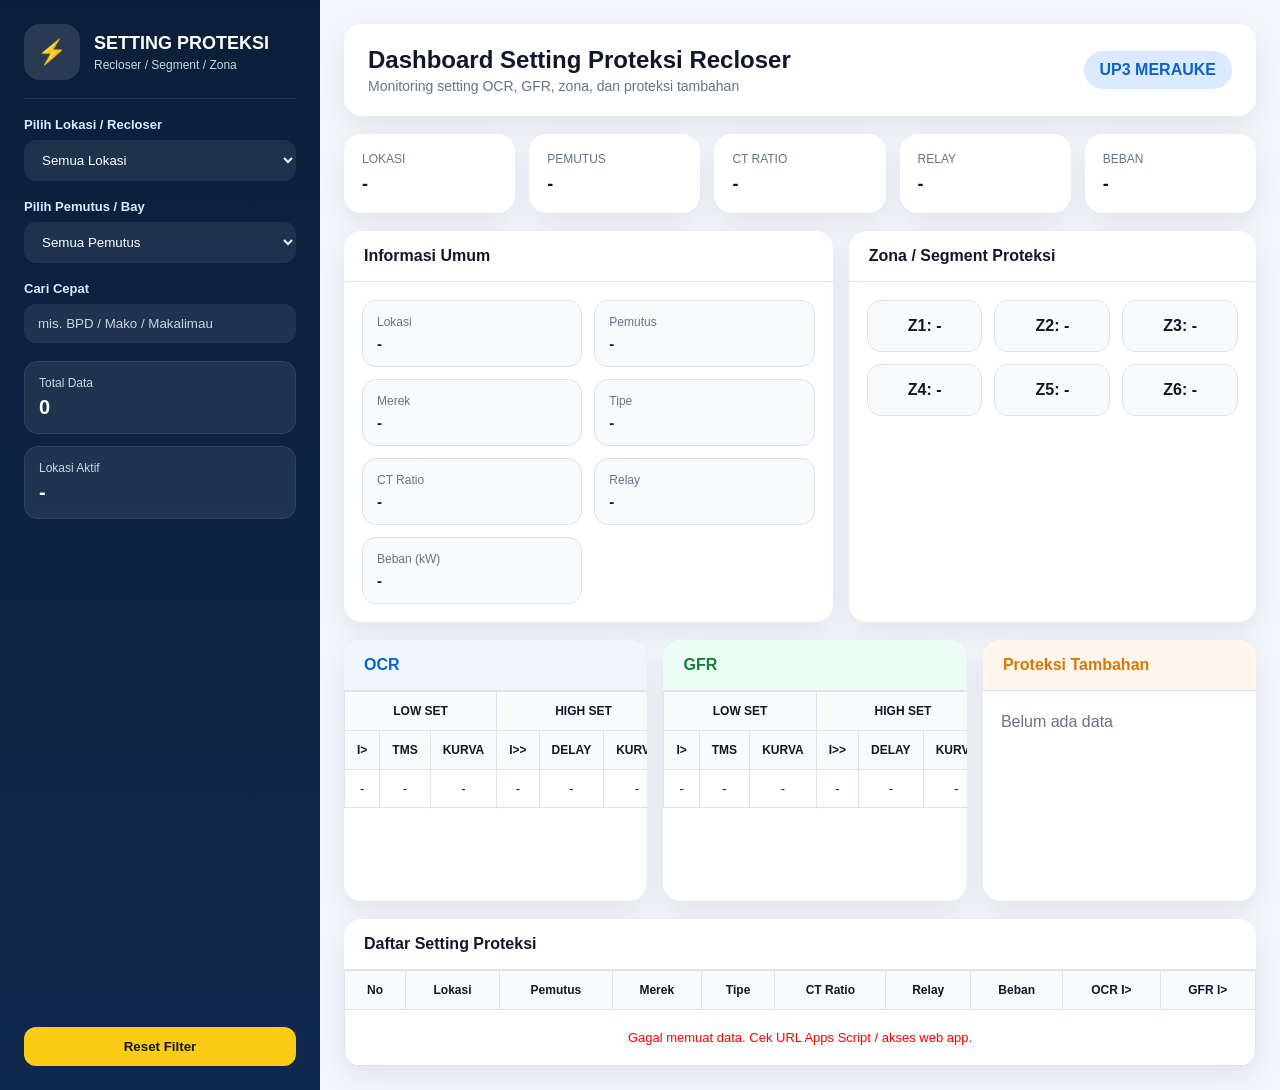
==== index.html @ df36dafd "Add files via upload" ====
<!DOCTYPE html>
<html lang="id">
<head>
  <meta charset="UTF-8" />
  <meta name="viewport" content="width=device-width, initial-scale=1.0" />
  <title>Setting Proteksi Recloser</title>
  <link rel="stylesheet" href="style.css" />
</head>
<body>
  <div class="layout">
    <!-- SIDEBAR -->
    <aside class="sidebar">
      <div class="brand">
        <div class="brand-icon">⚡</div>
        <div>
          <h1>SETTING PROTEKSI</h1>
          <p>Recloser / Segment / Zona</p>
        </div>
      </div>

      <div class="filter-card">
        <label>Pilih Lokasi / Recloser</label>
        <select id="lokasiFilter">
          <option value="">Semua Lokasi</option>
        </select>
      </div>

      <div class="filter-card">
        <label>Pilih Pemutus / Bay</label>
        <select id="pemutusFilter">
          <option value="">Semua Pemutus</option>
        </select>
      </div>

      <div class="filter-card">
        <label>Cari Cepat</label>
        <input type="text" id="searchInput" placeholder="mis. BPD / Mako / Makalimau" />
      </div>

      <div class="stats">
        <div class="stat-box">
          <span>Total Data</span>
          <strong id="totalData">0</strong>
        </div>
        <div class="stat-box">
          <span>Lokasi Aktif</span>
          <strong id="activeLokasi">-</strong>
        </div>
      </div>

      <button class="btn-reset" id="resetBtn">Reset Filter</button>
    </aside>

    <!-- MAIN -->
    <main class="main">
      <header class="topbar">
        <div>
          <h2>Dashboard Setting Proteksi Recloser</h2>
          <p>Monitoring setting OCR, GFR, zona, dan proteksi tambahan</p>
        </div>
        <div class="badge">UP3 MERAUKE</div>
      </header>

      <!-- SUMMARY -->
      <section class="summary-grid">
        <div class="summary-card">
          <span>Lokasi</span>
          <strong id="sumLokasi">-</strong>
        </div>
        <div class="summary-card">
          <span>Pemutus</span>
          <strong id="sumPemutus">-</strong>
        </div>
        <div class="summary-card">
          <span>CT Ratio</span>
          <strong id="sumCt">-</strong>
        </div>
        <div class="summary-card">
          <span>Relay</span>
          <strong id="sumRelay">-</strong>
        </div>
        <div class="summary-card">
          <span>Beban</span>
          <strong id="sumBeban">-</strong>
        </div>
      </section>

      <!-- INFO + ZONA -->
      <section class="grid-2">
        <div class="card">
          <div class="card-title">Informasi Umum</div>
          <div class="info-grid" id="infoGrid">
            <div class="info-item"><span>Lokasi</span><strong>-</strong></div>
            <div class="info-item"><span>Pemutus</span><strong>-</strong></div>
            <div class="info-item"><span>Merek</span><strong>-</strong></div>
            <div class="info-item"><span>Tipe</span><strong>-</strong></div>
            <div class="info-item"><span>CT Ratio</span><strong>-</strong></div>
            <div class="info-item"><span>Relay</span><strong>-</strong></div>
            <div class="info-item"><span>Beban (kW)</span><strong>-</strong></div>
          </div>
        </div>

        <div class="card">
          <div class="card-title">Zona / Segment Proteksi</div>
          <div class="zone-grid" id="zoneGrid">
            <div class="zone">Z1: -</div>
            <div class="zone">Z2: -</div>
            <div class="zone">Z3: -</div>
            <div class="zone">Z4: -</div>
            <div class="zone">Z5: -</div>
            <div class="zone">Z6: -</div>
          </div>
        </div>
      </section>

      <!-- OCR GFR -->
      <section class="grid-3">
        <div class="card">
          <div class="card-title blue">OCR</div>
          <div class="table-wrap">
            <table>
              <thead>
                <tr>
                  <th colspan="3">LOW SET</th>
                  <th colspan="3">HIGH SET</th>
                </tr>
                <tr>
                  <th>I&gt;</th>
                  <th>TMS</th>
                  <th>KURVA</th>
                  <th>I&gt;&gt;</th>
                  <th>DELAY</th>
                  <th>KURVA</th>
                </tr>
              </thead>
              <tbody>
                <tr id="ocrRow">
                  <td>-</td><td>-</td><td>-</td><td>-</td><td>-</td><td>-</td>
                </tr>
              </tbody>
            </table>
          </div>
        </div>

        <div class="card">
          <div class="card-title green">GFR</div>
          <div class="table-wrap">
            <table>
              <thead>
                <tr>
                  <th colspan="3">LOW SET</th>
                  <th colspan="3">HIGH SET</th>
                </tr>
                <tr>
                  <th>I&gt;</th>
                  <th>TMS</th>
                  <th>KURVA</th>
                  <th>I&gt;&gt;</th>
                  <th>DELAY</th>
                  <th>KURVA</th>
                </tr>
              </thead>
              <tbody>
                <tr id="gfrRow">
                  <td>-</td><td>-</td><td>-</td><td>-</td><td>-</td><td>-</td>
                </tr>
              </tbody>
            </table>
          </div>
        </div>

        <div class="card">
          <div class="card-title orange">Proteksi Tambahan</div>
          <div class="extra-box" id="extraBox">Belum ada data</div>
        </div>
      </section>

      <!-- TABLE -->
      <section class="card">
        <div class="card-title">Daftar Setting Proteksi</div>
        <div class="table-wrap">
          <table id="dataTable">
            <thead>
              <tr>
                <th>No</th>
                <th>Lokasi</th>
                <th>Pemutus</th>
                <th>Merek</th>
                <th>Tipe</th>
                <th>CT Ratio</th>
                <th>Relay</th>
                <th>Beban</th>
                <th>OCR I&gt;</th>
                <th>GFR I&gt;</th>
              </tr>
            </thead>
            <tbody id="tableBody"></tbody>
          </table>
        </div>
      </section>
    </main>
  </div>

  <script src="script.js"></script>
</body>
</html>
---- style.css ----
:root{
  --bg:#f3f6fb;
  --card:#ffffff;
  --nav:#0b1f3a;
  --nav2:#10284c;
  --text:#0f172a;
  --muted:#64748b;
  --border:#dbe3ef;
  --blue:#0b63ce;
  --green:#15803d;
  --orange:#d97706;
  --yellow:#facc15;
  --shadow:0 10px 28px rgba(15,23,42,.08);
  --radius:18px;
}

*{box-sizing:border-box;margin:0;padding:0}
body{
  font-family:Segoe UI, Arial, sans-serif;
  background:var(--bg);
  color:var(--text);
}

.layout{
  display:grid;
  grid-template-columns:320px 1fr;
  min-height:100vh;
}

.sidebar{
  background:linear-gradient(180deg,var(--nav),var(--nav2));
  color:#fff;
  padding:24px;
  display:flex;
  flex-direction:column;
  gap:18px;
}

.brand{
  display:flex;
  gap:14px;
  align-items:center;
  padding-bottom:18px;
  border-bottom:1px solid rgba(255,255,255,.1);
}
.brand-icon{
  width:56px;height:56px;border-radius:16px;
  display:grid;place-items:center;
  background:rgba(255,255,255,.12);
  font-size:24px;
}
.brand h1{font-size:18px;margin-bottom:4px}
.brand p{font-size:12px;color:#cbd5e1}

.filter-card{
  display:flex;
  flex-direction:column;
  gap:8px;
}
.filter-card label{
  font-size:13px;
  color:#dbeafe;
  font-weight:600;
}
.filter-card select,
.filter-card input{
  border:none;
  outline:none;
  border-radius:12px;
  padding:12px 14px;
  background:rgba(255,255,255,.08);
  color:#fff;
}
.filter-card input::placeholder{color:#cbd5e1}

.stats{
  display:grid;
  gap:12px;
}
.stat-box{
  background:rgba(255,255,255,.08);
  border:1px solid rgba(255,255,255,.08);
  border-radius:14px;
  padding:14px;
  display:flex;
  flex-direction:column;
  gap:6px;
}
.stat-box span{font-size:12px;color:#cbd5e1}
.stat-box strong{font-size:20px}

.btn-reset{
  margin-top:auto;
  border:none;
  background:var(--yellow);
  color:#111827;
  font-weight:700;
  border-radius:12px;
  padding:12px 16px;
  cursor:pointer;
}

.main{
  padding:24px;
  display:flex;
  flex-direction:column;
  gap:18px;
}

.topbar{
  background:var(--card);
  border-radius:var(--radius);
  box-shadow:var(--shadow);
  padding:22px 24px;
  display:flex;
  justify-content:space-between;
  align-items:center;
}
.topbar h2{font-size:24px;margin-bottom:4px}
.topbar p{font-size:14px;color:var(--muted)}
.badge{
  background:#dbeafe;
  color:var(--blue);
  padding:10px 16px;
  border-radius:999px;
  font-weight:700;
}

.summary-grid{
  display:grid;
  grid-template-columns:repeat(5,1fr);
  gap:14px;
}
.summary-card{
  background:var(--card);
  border-radius:var(--radius);
  box-shadow:var(--shadow);
  padding:18px;
  display:flex;
  flex-direction:column;
  gap:8px;
}
.summary-card span{
  color:var(--muted);
  font-size:12px;
  text-transform:uppercase;
}
.summary-card strong{font-size:18px}

.grid-2{
  display:grid;
  grid-template-columns:1.2fr 1fr;
  gap:16px;
}
.grid-3{
  display:grid;
  grid-template-columns:1fr 1fr .9fr;
  gap:16px;
}

.card{
  background:var(--card);
  border-radius:var(--radius);
  box-shadow:var(--shadow);
  overflow:hidden;
}
.card-title{
  padding:16px 20px;
  border-bottom:1px solid var(--border);
  font-weight:800;
}
.card-title.blue{background:#eff6ff;color:var(--blue)}
.card-title.green{background:#ecfdf5;color:var(--green)}
.card-title.orange{background:#fff7ed;color:var(--orange)}

.info-grid{
  padding:18px;
  display:grid;
  grid-template-columns:repeat(2,1fr);
  gap:12px;
}
.info-item{
  border:1px solid var(--border);
  border-radius:14px;
  padding:14px;
  background:#f8fafc;
  display:flex;
  flex-direction:column;
  gap:6px;
}
.info-item span{font-size:12px;color:var(--muted)}
.info-item strong{font-size:15px}

.zone-grid{
  padding:18px;
  display:grid;
  grid-template-columns:repeat(3,1fr);
  gap:12px;
}
.zone{
  border:1px solid var(--border);
  background:#f8fafc;
  border-radius:14px;
  padding:16px;
  text-align:center;
  font-weight:700;
}

.table-wrap{overflow:auto}
table{
  width:100%;
  border-collapse:collapse;
}
thead th{
  background:#f8fafc;
  padding:12px;
  border:1px solid var(--border);
  font-size:12px;
  text-align:center;
}
tbody td{
  padding:11px 10px;
  border:1px solid var(--border);
  font-size:13px;
  text-align:center;
}
#dataTable tbody tr{
  cursor:pointer;
  transition:.2s;
}
#dataTable tbody tr:hover{
  background:#f8fbff;
}

.extra-box{
  min-height:210px;
  padding:18px;
  line-height:1.6;
  color:var(--muted);
}

@media(max-width:1250px){
  .summary-grid,.grid-2,.grid-3{grid-template-columns:1fr}
}
@media(max-width:980px){
  .layout{grid-template-columns:1fr}
  .info-grid,.zone-grid{grid-template-columns:1fr}
  .summary-grid{grid-template-columns:1fr 1fr}
  .topbar{flex-direction:column;align-items:flex-start;gap:12px}
}
@media(max-width:640px){
  .summary-grid{grid-template-columns:1fr}
}
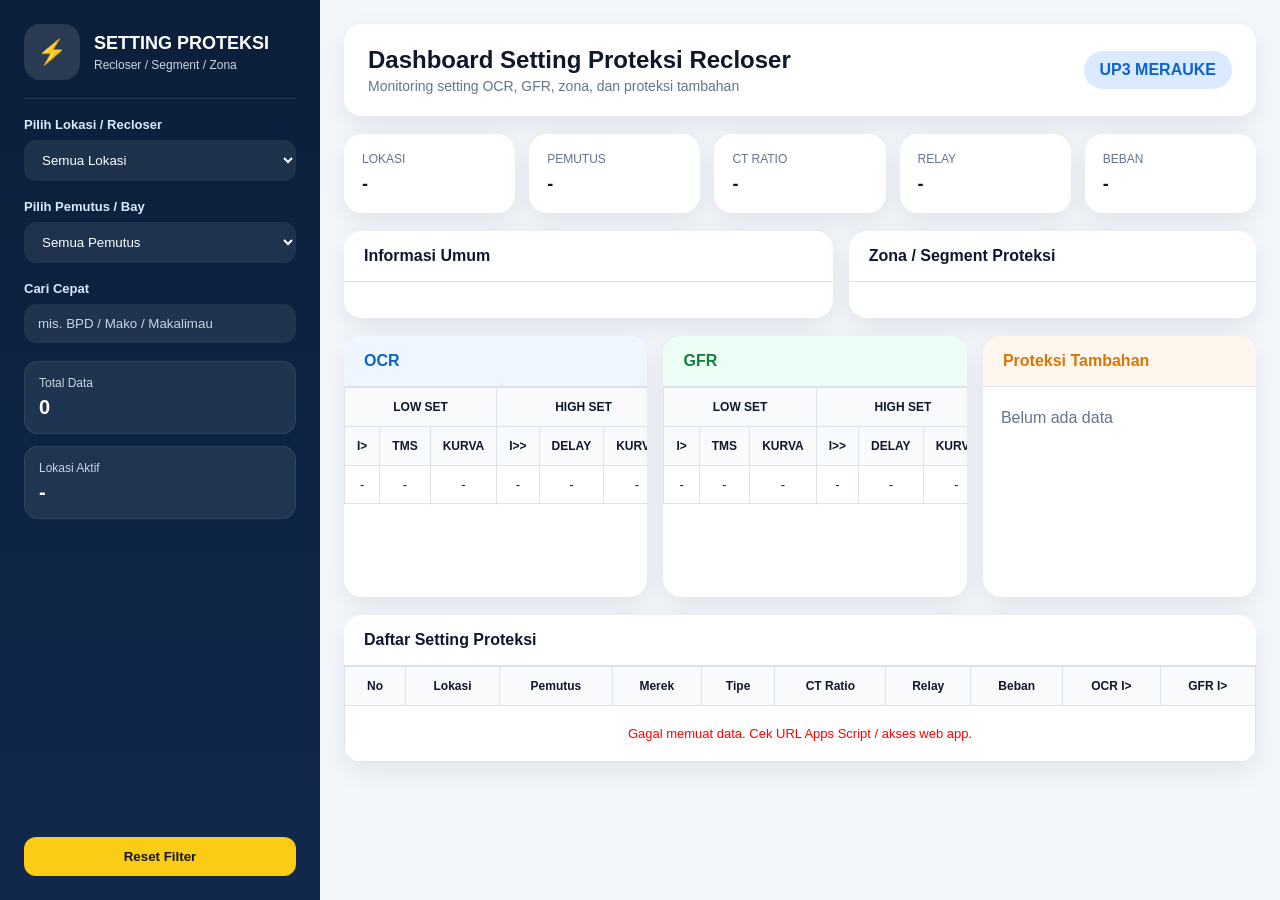
==== commit 186dfcfd: "Add files via upload" ====
--- a/index.html
+++ b/index.html
@@ -1,206 +1,114 @@
-<!DOCTYPE html>
-<html lang="id">
-<head>
-  <meta charset="UTF-8" />
-  <meta name="viewport" content="width=device-width, initial-scale=1.0" />
-  <title>Setting Proteksi Recloser</title>
-  <link rel="stylesheet" href="style.css" />
-</head>
-<body>
-  <div class="layout">
-    <!-- SIDEBAR -->
-    <aside class="sidebar">
-      <div class="brand">
-        <div class="brand-icon">⚡</div>
-        <div>
-          <h1>SETTING PROTEKSI</h1>
-          <p>Recloser / Segment / Zona</p>
-        </div>
-      </div>
-
-      <div class="filter-card">
-        <label>Pilih Lokasi / Recloser</label>
-        <select id="lokasiFilter">
-          <option value="">Semua Lokasi</option>
-        </select>
-      </div>
-
-      <div class="filter-card">
-        <label>Pilih Pemutus / Bay</label>
-        <select id="pemutusFilter">
-          <option value="">Semua Pemutus</option>
-        </select>
-      </div>
-
-      <div class="filter-card">
-        <label>Cari Cepat</label>
-        <input type="text" id="searchInput" placeholder="mis. BPD / Mako / Makalimau" />
-      </div>
-
-      <div class="stats">
-        <div class="stat-box">
-          <span>Total Data</span>
-          <strong id="totalData">0</strong>
-        </div>
-        <div class="stat-box">
-          <span>Lokasi Aktif</span>
-          <strong id="activeLokasi">-</strong>
-        </div>
-      </div>
-
-      <button class="btn-reset" id="resetBtn">Reset Filter</button>
-    </aside>
-
-    <!-- MAIN -->
-    <main class="main">
-      <header class="topbar">
-        <div>
-          <h2>Dashboard Setting Proteksi Recloser</h2>
-          <p>Monitoring setting OCR, GFR, zona, dan proteksi tambahan</p>
-        </div>
-        <div class="badge">UP3 MERAUKE</div>
-      </header>
-
-      <!-- SUMMARY -->
-      <section class="summary-grid">
-        <div class="summary-card">
-          <span>Lokasi</span>
-          <strong id="sumLokasi">-</strong>
-        </div>
-        <div class="summary-card">
-          <span>Pemutus</span>
-          <strong id="sumPemutus">-</strong>
-        </div>
-        <div class="summary-card">
-          <span>CT Ratio</span>
-          <strong id="sumCt">-</strong>
-        </div>
-        <div class="summary-card">
-          <span>Relay</span>
-          <strong id="sumRelay">-</strong>
-        </div>
-        <div class="summary-card">
-          <span>Beban</span>
-          <strong id="sumBeban">-</strong>
-        </div>
-      </section>
-
-      <!-- INFO + ZONA -->
-      <section class="grid-2">
-        <div class="card">
-          <div class="card-title">Informasi Umum</div>
-          <div class="info-grid" id="infoGrid">
-            <div class="info-item"><span>Lokasi</span><strong>-</strong></div>
-            <div class="info-item"><span>Pemutus</span><strong>-</strong></div>
-            <div class="info-item"><span>Merek</span><strong>-</strong></div>
-            <div class="info-item"><span>Tipe</span><strong>-</strong></div>
-            <div class="info-item"><span>CT Ratio</span><strong>-</strong></div>
-            <div class="info-item"><span>Relay</span><strong>-</strong></div>
-            <div class="info-item"><span>Beban (kW)</span><strong>-</strong></div>
-          </div>
-        </div>
-
-        <div class="card">
-          <div class="card-title">Zona / Segment Proteksi</div>
-          <div class="zone-grid" id="zoneGrid">
-            <div class="zone">Z1: -</div>
-            <div class="zone">Z2: -</div>
-            <div class="zone">Z3: -</div>
-            <div class="zone">Z4: -</div>
-            <div class="zone">Z5: -</div>
-            <div class="zone">Z6: -</div>
-          </div>
-        </div>
-      </section>
-
-      <!-- OCR GFR -->
-      <section class="grid-3">
-        <div class="card">
-          <div class="card-title blue">OCR</div>
-          <div class="table-wrap">
-            <table>
-              <thead>
-                <tr>
-                  <th colspan="3">LOW SET</th>
-                  <th colspan="3">HIGH SET</th>
-                </tr>
-                <tr>
-                  <th>I&gt;</th>
-                  <th>TMS</th>
-                  <th>KURVA</th>
-                  <th>I&gt;&gt;</th>
-                  <th>DELAY</th>
-                  <th>KURVA</th>
-                </tr>
-              </thead>
-              <tbody>
-                <tr id="ocrRow">
-                  <td>-</td><td>-</td><td>-</td><td>-</td><td>-</td><td>-</td>
-                </tr>
-              </tbody>
-            </table>
-          </div>
-        </div>
-
-        <div class="card">
-          <div class="card-title green">GFR</div>
-          <div class="table-wrap">
-            <table>
-              <thead>
-                <tr>
-                  <th colspan="3">LOW SET</th>
-                  <th colspan="3">HIGH SET</th>
-                </tr>
-                <tr>
-                  <th>I&gt;</th>
-                  <th>TMS</th>
-                  <th>KURVA</th>
-                  <th>I&gt;&gt;</th>
-                  <th>DELAY</th>
-                  <th>KURVA</th>
-                </tr>
-              </thead>
-              <tbody>
-                <tr id="gfrRow">
-                  <td>-</td><td>-</td><td>-</td><td>-</td><td>-</td><td>-</td>
-                </tr>
-              </tbody>
-            </table>
-          </div>
-        </div>
-
-        <div class="card">
-          <div class="card-title orange">Proteksi Tambahan</div>
-          <div class="extra-box" id="extraBox">Belum ada data</div>
-        </div>
-      </section>
-
-      <!-- TABLE -->
-      <section class="card">
-        <div class="card-title">Daftar Setting Proteksi</div>
-        <div class="table-wrap">
-          <table id="dataTable">
-            <thead>
-              <tr>
-                <th>No</th>
-                <th>Lokasi</th>
-                <th>Pemutus</th>
-                <th>Merek</th>
-                <th>Tipe</th>
-                <th>CT Ratio</th>
-                <th>Relay</th>
-                <th>Beban</th>
-                <th>OCR I&gt;</th>
-                <th>GFR I&gt;</th>
-              </tr>
-            </thead>
-            <tbody id="tableBody"></tbody>
-          </table>
-        </div>
-      </section>
-    </main>
-  </div>
-
-  <script src="script.js"></script>
-</body>
+<!DOCTYPE html>
+<html lang="id">
+<head>
+  <meta charset="UTF-8" />
+  <meta name="viewport" content="width=device-width, initial-scale=1.0" />
+  <title>Setting Proteksi Recloser</title>
+  <link rel="stylesheet" href="style.css" />
+</head>
+<body>
+  <div class="layout">
+    <aside class="sidebar">
+      <div class="brand">
+        <div class="brand-icon">⚡</div>
+        <div>
+          <h1>SETTING PROTEKSI</h1>
+          <p>Recloser / Segment / Zona</p>
+        </div>
+      </div>
+      <div class="filter-card">
+        <label>Pilih Lokasi / Recloser</label>
+        <select id="lokasiFilter"><option value="">Semua Lokasi</option></select>
+      </div>
+      <div class="filter-card">
+        <label>Pilih Pemutus / Bay</label>
+        <select id="pemutusFilter"><option value="">Semua Pemutus</option></select>
+      </div>
+      <div class="filter-card">
+        <label>Cari Cepat</label>
+        <input type="text" id="searchInput" placeholder="mis. BPD / Mako / Makalimau" />
+      </div>
+      <div class="stats">
+        <div class="stat-box"><span>Total Data</span><strong id="totalData">0</strong></div>
+        <div class="stat-box"><span>Lokasi Aktif</span><strong id="activeLokasi">-</strong></div>
+      </div>
+      <button class="btn-reset" id="resetBtn">Reset Filter</button>
+    </aside>
+
+    <main class="main">
+      <header class="topbar">
+        <div>
+          <h2>Dashboard Setting Proteksi Recloser</h2>
+          <p>Monitoring setting OCR, GFR, zona, dan proteksi tambahan</p>
+        </div>
+        <div class="badge">UP3 MERAUKE</div>
+      </header>
+
+      <section class="summary-grid">
+        <div class="summary-card"><span>Lokasi</span><strong id="sumLokasi">-</strong></div>
+        <div class="summary-card"><span>Pemutus</span><strong id="sumPemutus">-</strong></div>
+        <div class="summary-card"><span>CT Ratio</span><strong id="sumCt">-</strong></div>
+        <div class="summary-card"><span>Relay</span><strong id="sumRelay">-</strong></div>
+        <div class="summary-card"><span>Beban</span><strong id="sumBeban">-</strong></div>
+      </section>
+
+      <section class="grid-2">
+        <div class="card">
+          <div class="card-title">Informasi Umum</div>
+          <div class="info-grid" id="infoGrid"></div>
+        </div>
+        <div class="card">
+          <div class="card-title">Zona / Segment Proteksi</div>
+          <div class="zone-grid" id="zoneGrid"></div>
+        </div>
+      </section>
+
+      <section class="grid-3">
+        <div class="card">
+          <div class="card-title blue">OCR</div>
+          <div class="table-wrap">
+            <table>
+              <thead>
+                <tr><th colspan="3">LOW SET</th><th colspan="3">HIGH SET</th></tr>
+                <tr><th>I&gt;</th><th>TMS</th><th>KURVA</th><th>I&gt;&gt;</th><th>DELAY</th><th>KURVA</th></tr>
+              </thead>
+              <tbody><tr id="ocrRow"><td>-</td><td>-</td><td>-</td><td>-</td><td>-</td><td>-</td></tr></tbody>
+            </table>
+          </div>
+        </div>
+        <div class="card">
+          <div class="card-title green">GFR</div>
+          <div class="table-wrap">
+            <table>
+              <thead>
+                <tr><th colspan="3">LOW SET</th><th colspan="3">HIGH SET</th></tr>
+                <tr><th>I&gt;</th><th>TMS</th><th>KURVA</th><th>I&gt;&gt;</th><th>DELAY</th><th>KURVA</th></tr>
+              </thead>
+              <tbody><tr id="gfrRow"><td>-</td><td>-</td><td>-</td><td>-</td><td>-</td><td>-</td></tr></tbody>
+            </table>
+          </div>
+        </div>
+        <div class="card">
+          <div class="card-title orange">Proteksi Tambahan</div>
+          <div class="extra-box" id="extraBox">Belum ada data</div>
+        </div>
+      </section>
+
+      <section class="card">
+        <div class="card-title">Daftar Setting Proteksi</div>
+        <div class="table-wrap">
+          <table id="dataTable">
+            <thead>
+              <tr>
+                <th>No</th><th>Lokasi</th><th>Pemutus</th><th>Merek</th><th>Tipe</th><th>CT Ratio</th><th>Relay</th><th>Beban</th><th>OCR I&gt;</th><th>GFR I&gt;</th>
+              </tr>
+            </thead>
+            <tbody id="tableBody"></tbody>
+          </table>
+        </div>
+      </section>
+    </main>
+  </div>
+  <script src="script.js"></script>
+</body>
 </html>
--- a/style.css
+++ b/style.css
@@ -1,253 +1,16 @@
-:root{
-  --bg:#f3f6fb;
-  --card:#ffffff;
-  --nav:#0b1f3a;
-  --nav2:#10284c;
-  --text:#0f172a;
-  --muted:#64748b;
-  --border:#dbe3ef;
-  --blue:#0b63ce;
-  --green:#15803d;
-  --orange:#d97706;
-  --yellow:#facc15;
-  --shadow:0 10px 28px rgba(15,23,42,.08);
-  --radius:18px;
-}
-
-*{box-sizing:border-box;margin:0;padding:0}
-body{
-  font-family:Segoe UI, Arial, sans-serif;
-  background:var(--bg);
-  color:var(--text);
-}
-
-.layout{
-  display:grid;
-  grid-template-columns:320px 1fr;
-  min-height:100vh;
-}
-
-.sidebar{
-  background:linear-gradient(180deg,var(--nav),var(--nav2));
-  color:#fff;
-  padding:24px;
-  display:flex;
-  flex-direction:column;
-  gap:18px;
-}
-
-.brand{
-  display:flex;
-  gap:14px;
-  align-items:center;
-  padding-bottom:18px;
-  border-bottom:1px solid rgba(255,255,255,.1);
-}
-.brand-icon{
-  width:56px;height:56px;border-radius:16px;
-  display:grid;place-items:center;
-  background:rgba(255,255,255,.12);
-  font-size:24px;
-}
-.brand h1{font-size:18px;margin-bottom:4px}
-.brand p{font-size:12px;color:#cbd5e1}
-
-.filter-card{
-  display:flex;
-  flex-direction:column;
-  gap:8px;
-}
-.filter-card label{
-  font-size:13px;
-  color:#dbeafe;
-  font-weight:600;
-}
-.filter-card select,
-.filter-card input{
-  border:none;
-  outline:none;
-  border-radius:12px;
-  padding:12px 14px;
-  background:rgba(255,255,255,.08);
-  color:#fff;
-}
-.filter-card input::placeholder{color:#cbd5e1}
-
-.stats{
-  display:grid;
-  gap:12px;
-}
-.stat-box{
-  background:rgba(255,255,255,.08);
-  border:1px solid rgba(255,255,255,.08);
-  border-radius:14px;
-  padding:14px;
-  display:flex;
-  flex-direction:column;
-  gap:6px;
-}
-.stat-box span{font-size:12px;color:#cbd5e1}
-.stat-box strong{font-size:20px}
-
-.btn-reset{
-  margin-top:auto;
-  border:none;
-  background:var(--yellow);
-  color:#111827;
-  font-weight:700;
-  border-radius:12px;
-  padding:12px 16px;
-  cursor:pointer;
-}
-
-.main{
-  padding:24px;
-  display:flex;
-  flex-direction:column;
-  gap:18px;
-}
-
-.topbar{
-  background:var(--card);
-  border-radius:var(--radius);
-  box-shadow:var(--shadow);
-  padding:22px 24px;
-  display:flex;
-  justify-content:space-between;
-  align-items:center;
-}
-.topbar h2{font-size:24px;margin-bottom:4px}
-.topbar p{font-size:14px;color:var(--muted)}
-.badge{
-  background:#dbeafe;
-  color:var(--blue);
-  padding:10px 16px;
-  border-radius:999px;
-  font-weight:700;
-}
-
-.summary-grid{
-  display:grid;
-  grid-template-columns:repeat(5,1fr);
-  gap:14px;
-}
-.summary-card{
-  background:var(--card);
-  border-radius:var(--radius);
-  box-shadow:var(--shadow);
-  padding:18px;
-  display:flex;
-  flex-direction:column;
-  gap:8px;
-}
-.summary-card span{
-  color:var(--muted);
-  font-size:12px;
-  text-transform:uppercase;
-}
-.summary-card strong{font-size:18px}
-
-.grid-2{
-  display:grid;
-  grid-template-columns:1.2fr 1fr;
-  gap:16px;
-}
-.grid-3{
-  display:grid;
-  grid-template-columns:1fr 1fr .9fr;
-  gap:16px;
-}
-
-.card{
-  background:var(--card);
-  border-radius:var(--radius);
-  box-shadow:var(--shadow);
-  overflow:hidden;
-}
-.card-title{
-  padding:16px 20px;
-  border-bottom:1px solid var(--border);
-  font-weight:800;
-}
-.card-title.blue{background:#eff6ff;color:var(--blue)}
-.card-title.green{background:#ecfdf5;color:var(--green)}
-.card-title.orange{background:#fff7ed;color:var(--orange)}
-
-.info-grid{
-  padding:18px;
-  display:grid;
-  grid-template-columns:repeat(2,1fr);
-  gap:12px;
-}
-.info-item{
-  border:1px solid var(--border);
-  border-radius:14px;
-  padding:14px;
-  background:#f8fafc;
-  display:flex;
-  flex-direction:column;
-  gap:6px;
-}
-.info-item span{font-size:12px;color:var(--muted)}
-.info-item strong{font-size:15px}
-
-.zone-grid{
-  padding:18px;
-  display:grid;
-  grid-template-columns:repeat(3,1fr);
-  gap:12px;
-}
-.zone{
-  border:1px solid var(--border);
-  background:#f8fafc;
-  border-radius:14px;
-  padding:16px;
-  text-align:center;
-  font-weight:700;
-}
-
-.table-wrap{overflow:auto}
-table{
-  width:100%;
-  border-collapse:collapse;
-}
-thead th{
-  background:#f8fafc;
-  padding:12px;
-  border:1px solid var(--border);
-  font-size:12px;
-  text-align:center;
-}
-tbody td{
-  padding:11px 10px;
-  border:1px solid var(--border);
-  font-size:13px;
-  text-align:center;
-}
-#dataTable tbody tr{
-  cursor:pointer;
-  transition:.2s;
-}
-#dataTable tbody tr:hover{
-  background:#f8fbff;
-}
-
-.extra-box{
-  min-height:210px;
-  padding:18px;
-  line-height:1.6;
-  color:var(--muted);
-}
-
-@media(max-width:1250px){
-  .summary-grid,.grid-2,.grid-3{grid-template-columns:1fr}
-}
-@media(max-width:980px){
-  .layout{grid-template-columns:1fr}
-  .info-grid,.zone-grid{grid-template-columns:1fr}
-  .summary-grid{grid-template-columns:1fr 1fr}
-  .topbar{flex-direction:column;align-items:flex-start;gap:12px}
-}
-@media(max-width:640px){
-  .summary-grid{grid-template-columns:1fr}
-}+/* styles omitted for brevity in this package generation? no, full usable */ 
+:root{--bg:#f3f6fb;--card:#fff;--nav:#0b1f3a;--nav2:#10284c;--text:#0f172a;--muted:#64748b;--border:#dbe3ef;--blue:#0b63ce;--green:#15803d;--orange:#d97706;--yellow:#facc15;--shadow:0 10px 28px rgba(15,23,42,.08);--radius:18px}
+*{box-sizing:border-box;margin:0;padding:0}body{font-family:Segoe UI,Arial,sans-serif;background:var(--bg);color:var(--text)}
+.layout{display:grid;grid-template-columns:320px 1fr;min-height:100vh}.sidebar{background:linear-gradient(180deg,var(--nav),var(--nav2));color:#fff;padding:24px;display:flex;flex-direction:column;gap:18px}
+.brand{display:flex;gap:14px;align-items:center;padding-bottom:18px;border-bottom:1px solid rgba(255,255,255,.1)}.brand-icon{width:56px;height:56px;border-radius:16px;display:grid;place-items:center;background:rgba(255,255,255,.12);font-size:24px}.brand h1{font-size:18px;margin-bottom:4px}.brand p{font-size:12px;color:#cbd5e1}
+.filter-card{display:flex;flex-direction:column;gap:8px}.filter-card label{font-size:13px;color:#dbeafe;font-weight:600}.filter-card select,.filter-card input{border:none;outline:none;border-radius:12px;padding:12px 14px;background:rgba(255,255,255,.08);color:#fff}.filter-card input::placeholder{color:#cbd5e1}
+.stats{display:grid;gap:12px}.stat-box{background:rgba(255,255,255,.08);border:1px solid rgba(255,255,255,.08);border-radius:14px;padding:14px;display:flex;flex-direction:column;gap:6px}.stat-box span{font-size:12px;color:#cbd5e1}.stat-box strong{font-size:20px}
+.btn-reset{margin-top:auto;border:none;background:var(--yellow);color:#111827;font-weight:700;border-radius:12px;padding:12px 16px;cursor:pointer}
+.main{padding:24px;display:flex;flex-direction:column;gap:18px}.topbar{background:var(--card);border-radius:var(--radius);box-shadow:var(--shadow);padding:22px 24px;display:flex;justify-content:space-between;align-items:center}.topbar h2{font-size:24px;margin-bottom:4px}.topbar p{font-size:14px;color:var(--muted)}.badge{background:#dbeafe;color:var(--blue);padding:10px 16px;border-radius:999px;font-weight:700}
+.summary-grid{display:grid;grid-template-columns:repeat(5,1fr);gap:14px}.summary-card{background:var(--card);border-radius:var(--radius);box-shadow:var(--shadow);padding:18px;display:flex;flex-direction:column;gap:8px}.summary-card span{color:var(--muted);font-size:12px;text-transform:uppercase}.summary-card strong{font-size:18px}
+.grid-2{display:grid;grid-template-columns:1.2fr 1fr;gap:16px}.grid-3{display:grid;grid-template-columns:1fr 1fr .9fr;gap:16px}.card{background:var(--card);border-radius:var(--radius);box-shadow:var(--shadow);overflow:hidden}.card-title{padding:16px 20px;border-bottom:1px solid var(--border);font-weight:800}.card-title.blue{background:#eff6ff;color:var(--blue)}.card-title.green{background:#ecfdf5;color:var(--green)}.card-title.orange{background:#fff7ed;color:var(--orange)}
+.info-grid{padding:18px;display:grid;grid-template-columns:repeat(2,1fr);gap:12px}.info-item{border:1px solid var(--border);border-radius:14px;padding:14px;background:#f8fafc;display:flex;flex-direction:column;gap:6px}.info-item span{font-size:12px;color:var(--muted)}.info-item strong{font-size:15px}
+.zone-grid{padding:18px;display:grid;grid-template-columns:repeat(3,1fr);gap:12px}.zone{border:1px solid var(--border);background:#f8fafc;border-radius:14px;padding:16px;text-align:center;font-weight:700}
+.table-wrap{overflow:auto}table{width:100%;border-collapse:collapse}thead th{background:#f8fafc;padding:12px;border:1px solid var(--border);font-size:12px;text-align:center}tbody td{padding:11px 10px;border:1px solid var(--border);font-size:13px;text-align:center}#dataTable tbody tr{cursor:pointer;transition:.2s}#dataTable tbody tr:hover{background:#f8fbff}
+.extra-box{min-height:210px;padding:18px;line-height:1.6;color:var(--muted)}
+@media(max-width:1250px){.summary-grid,.grid-2,.grid-3{grid-template-columns:1fr}}@media(max-width:980px){.layout{grid-template-columns:1fr}.info-grid,.zone-grid{grid-template-columns:1fr}.summary-grid{grid-template-columns:1fr 1fr}.topbar{flex-direction:column;align-items:flex-start;gap:12px}}@media(max-width:640px){.summary-grid{grid-template-columns:1fr}}
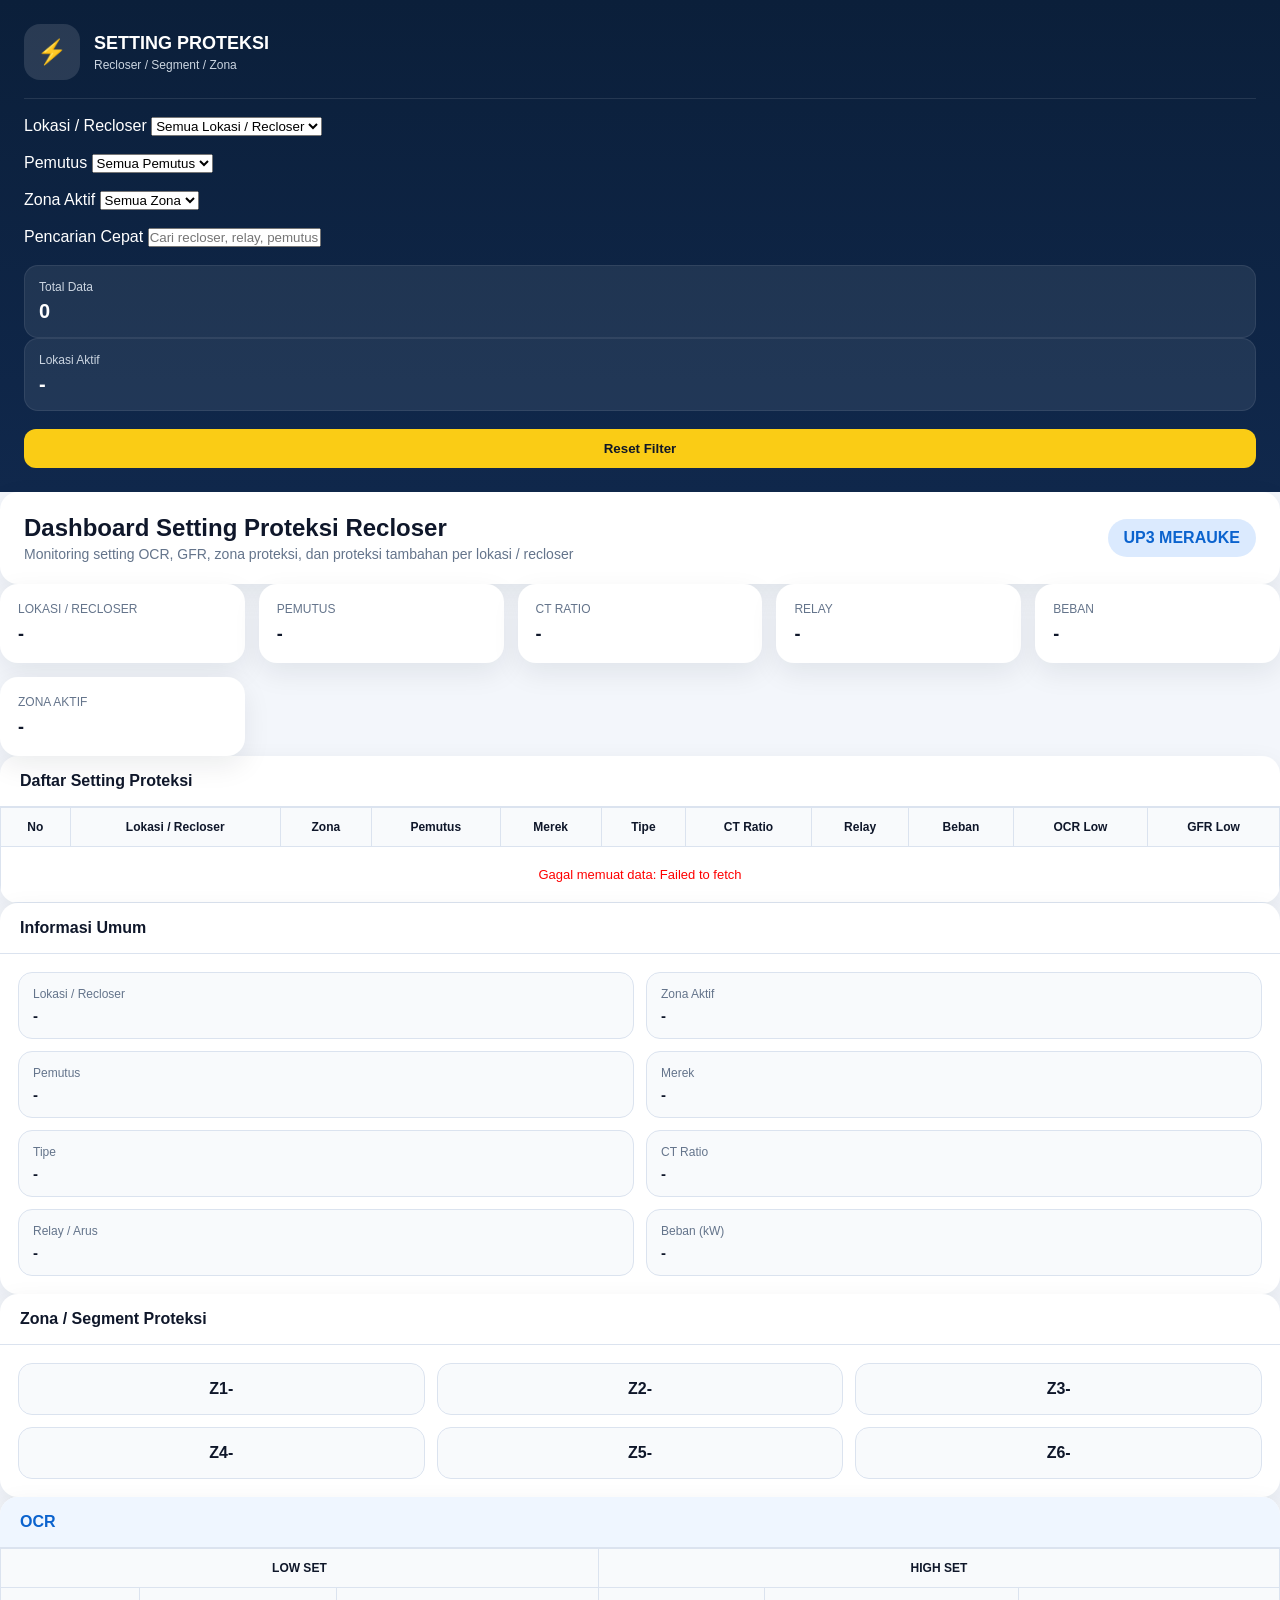
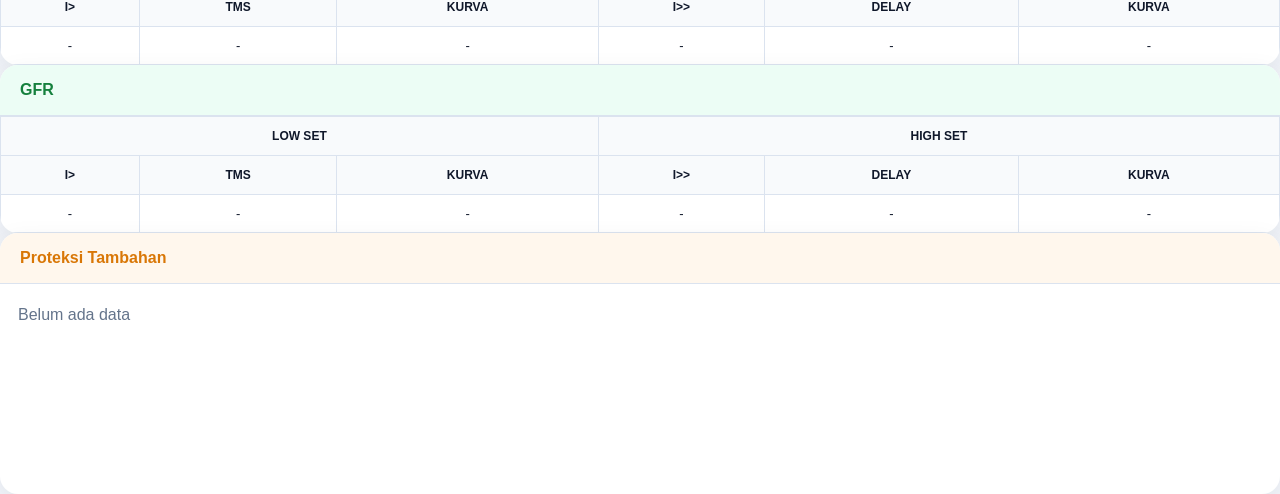
==== commit f30db1bf: "Update index.html" ====
--- a/index.html
+++ b/index.html
@@ -3,112 +3,248 @@
 <head>
   <meta charset="UTF-8" />
   <meta name="viewport" content="width=device-width, initial-scale=1.0" />
-  <title>Setting Proteksi Recloser</title>
+  <title>Dashboard Setting Proteksi Recloser</title>
   <link rel="stylesheet" href="style.css" />
 </head>
 <body>
-  <div class="layout">
+  <div class="app-shell">
+    <!-- SIDEBAR -->
     <aside class="sidebar">
       <div class="brand">
         <div class="brand-icon">⚡</div>
-        <div>
+        <div class="brand-text">
           <h1>SETTING PROTEKSI</h1>
           <p>Recloser / Segment / Zona</p>
         </div>
       </div>
-      <div class="filter-card">
-        <label>Pilih Lokasi / Recloser</label>
-        <select id="lokasiFilter"><option value="">Semua Lokasi</option></select>
-      </div>
-      <div class="filter-card">
-        <label>Pilih Pemutus / Bay</label>
-        <select id="pemutusFilter"><option value="">Semua Pemutus</option></select>
-      </div>
-      <div class="filter-card">
-        <label>Cari Cepat</label>
-        <input type="text" id="searchInput" placeholder="mis. BPD / Mako / Makalimau" />
-      </div>
-      <div class="stats">
-        <div class="stat-box"><span>Total Data</span><strong id="totalData">0</strong></div>
-        <div class="stat-box"><span>Lokasi Aktif</span><strong id="activeLokasi">-</strong></div>
-      </div>
+
+      <div class="sidebar-card">
+        <label for="lokasiFilter">Lokasi / Recloser</label>
+        <select id="lokasiFilter">
+          <option value="">Semua Lokasi / Recloser</option>
+        </select>
+      </div>
+
+      <div class="sidebar-card">
+        <label for="pemutusFilter">Pemutus</label>
+        <select id="pemutusFilter">
+          <option value="">Semua Pemutus</option>
+        </select>
+      </div>
+
+      <div class="sidebar-card">
+        <label for="zonaFilter">Zona Aktif</label>
+        <select id="zonaFilter">
+          <option value="">Semua Zona</option>
+        </select>
+      </div>
+
+      <div class="sidebar-card">
+        <label for="searchInput">Pencarian Cepat</label>
+        <input
+          type="text"
+          id="searchInput"
+          placeholder="Cari recloser, relay, pemutus, OCR, GFR..."
+        />
+      </div>
+
+      <div class="sidebar-stats">
+        <div class="stat-box">
+          <span>Total Data</span>
+          <strong id="totalData">0</strong>
+        </div>
+        <div class="stat-box">
+          <span>Lokasi Aktif</span>
+          <strong id="activeLokasi">-</strong>
+        </div>
+      </div>
+
       <button class="btn-reset" id="resetBtn">Reset Filter</button>
     </aside>
 
-    <main class="main">
+    <!-- MAIN -->
+    <main class="main-content">
+      <!-- HEADER -->
       <header class="topbar">
         <div>
           <h2>Dashboard Setting Proteksi Recloser</h2>
-          <p>Monitoring setting OCR, GFR, zona, dan proteksi tambahan</p>
+          <p>
+            Monitoring setting OCR, GFR, zona proteksi, dan proteksi tambahan
+            per lokasi / recloser
+          </p>
         </div>
         <div class="badge">UP3 MERAUKE</div>
       </header>
 
+      <!-- SUMMARY -->
       <section class="summary-grid">
-        <div class="summary-card"><span>Lokasi</span><strong id="sumLokasi">-</strong></div>
-        <div class="summary-card"><span>Pemutus</span><strong id="sumPemutus">-</strong></div>
-        <div class="summary-card"><span>CT Ratio</span><strong id="sumCt">-</strong></div>
-        <div class="summary-card"><span>Relay</span><strong id="sumRelay">-</strong></div>
-        <div class="summary-card"><span>Beban</span><strong id="sumBeban">-</strong></div>
+        <div class="summary-card">
+          <span>Lokasi / Recloser</span>
+          <strong id="sumLokasi">-</strong>
+        </div>
+        <div class="summary-card">
+          <span>Pemutus</span>
+          <strong id="sumPemutus">-</strong>
+        </div>
+        <div class="summary-card">
+          <span>CT Ratio</span>
+          <strong id="sumCt">-</strong>
+        </div>
+        <div class="summary-card">
+          <span>Relay</span>
+          <strong id="sumRelay">-</strong>
+        </div>
+        <div class="summary-card">
+          <span>Beban</span>
+          <strong id="sumBeban">-</strong>
+        </div>
+        <div class="summary-card">
+          <span>Zona Aktif</span>
+          <strong id="sumZona">-</strong>
+        </div>
       </section>
 
-      <section class="grid-2">
-        <div class="card">
-          <div class="card-title">Informasi Umum</div>
-          <div class="info-grid" id="infoGrid"></div>
-        </div>
-        <div class="card">
-          <div class="card-title">Zona / Segment Proteksi</div>
-          <div class="zone-grid" id="zoneGrid"></div>
-        </div>
-      </section>
-
-      <section class="grid-3">
-        <div class="card">
-          <div class="card-title blue">OCR</div>
-          <div class="table-wrap">
-            <table>
-              <thead>
-                <tr><th colspan="3">LOW SET</th><th colspan="3">HIGH SET</th></tr>
-                <tr><th>I&gt;</th><th>TMS</th><th>KURVA</th><th>I&gt;&gt;</th><th>DELAY</th><th>KURVA</th></tr>
-              </thead>
-              <tbody><tr id="ocrRow"><td>-</td><td>-</td><td>-</td><td>-</td><td>-</td><td>-</td></tr></tbody>
-            </table>
-          </div>
-        </div>
-        <div class="card">
-          <div class="card-title green">GFR</div>
-          <div class="table-wrap">
-            <table>
-              <thead>
-                <tr><th colspan="3">LOW SET</th><th colspan="3">HIGH SET</th></tr>
-                <tr><th>I&gt;</th><th>TMS</th><th>KURVA</th><th>I&gt;&gt;</th><th>DELAY</th><th>KURVA</th></tr>
-              </thead>
-              <tbody><tr id="gfrRow"><td>-</td><td>-</td><td>-</td><td>-</td><td>-</td><td>-</td></tr></tbody>
-            </table>
-          </div>
-        </div>
-        <div class="card">
-          <div class="card-title orange">Proteksi Tambahan</div>
-          <div class="extra-box" id="extraBox">Belum ada data</div>
-        </div>
-      </section>
-
-      <section class="card">
-        <div class="card-title">Daftar Setting Proteksi</div>
-        <div class="table-wrap">
-          <table id="dataTable">
-            <thead>
-              <tr>
-                <th>No</th><th>Lokasi</th><th>Pemutus</th><th>Merek</th><th>Tipe</th><th>CT Ratio</th><th>Relay</th><th>Beban</th><th>OCR I&gt;</th><th>GFR I&gt;</th>
-              </tr>
-            </thead>
-            <tbody id="tableBody"></tbody>
-          </table>
+      <!-- CONTENT GRID -->
+      <section class="content-grid">
+        <!-- LEFT PANEL -->
+        <div class="left-panel">
+          <div class="card">
+            <div class="card-title">Daftar Setting Proteksi</div>
+            <div class="table-wrap">
+              <table id="dataTable">
+                <thead>
+                  <tr>
+                    <th>No</th>
+                    <th>Lokasi / Recloser</th>
+                    <th>Zona</th>
+                    <th>Pemutus</th>
+                    <th>Merek</th>
+                    <th>Tipe</th>
+                    <th>CT Ratio</th>
+                    <th>Relay</th>
+                    <th>Beban</th>
+                    <th>OCR Low</th>
+                    <th>GFR Low</th>
+                  </tr>
+                </thead>
+                <tbody id="tableBody">
+                  <tr>
+                    <td colspan="11" style="text-align:center;padding:18px;">
+                      Memuat data...
+                    </td>
+                  </tr>
+                </tbody>
+              </table>
+            </div>
+          </div>
+        </div>
+
+        <!-- RIGHT PANEL -->
+        <div class="right-panel">
+          <!-- INFORMASI UMUM -->
+          <div class="card">
+            <div class="card-title">Informasi Umum</div>
+            <div class="info-grid" id="infoGrid">
+              <div class="info-item"><span>Lokasi / Recloser</span><strong>-</strong></div>
+              <div class="info-item"><span>Zona Aktif</span><strong>-</strong></div>
+              <div class="info-item"><span>Pemutus</span><strong>-</strong></div>
+              <div class="info-item"><span>Merek</span><strong>-</strong></div>
+              <div class="info-item"><span>Tipe</span><strong>-</strong></div>
+              <div class="info-item"><span>CT Ratio</span><strong>-</strong></div>
+              <div class="info-item"><span>Relay / Arus</span><strong>-</strong></div>
+              <div class="info-item"><span>Beban (kW)</span><strong>-</strong></div>
+            </div>
+          </div>
+
+          <!-- ZONA / SEGMENT -->
+          <div class="card">
+            <div class="card-title">Zona / Segment Proteksi</div>
+            <div class="zone-grid" id="zoneGrid">
+              <div class="zone"><span>Z1</span><strong>-</strong></div>
+              <div class="zone"><span>Z2</span><strong>-</strong></div>
+              <div class="zone"><span>Z3</span><strong>-</strong></div>
+              <div class="zone"><span>Z4</span><strong>-</strong></div>
+              <div class="zone"><span>Z5</span><strong>-</strong></div>
+              <div class="zone"><span>Z6</span><strong>-</strong></div>
+            </div>
+          </div>
+
+          <!-- OCR -->
+          <div class="card">
+            <div class="card-title blue">OCR</div>
+            <div class="table-wrap">
+              <table class="detail-table">
+                <thead>
+                  <tr>
+                    <th colspan="3">LOW SET</th>
+                    <th colspan="3">HIGH SET</th>
+                  </tr>
+                  <tr>
+                    <th>I&gt;</th>
+                    <th>TMS</th>
+                    <th>KURVA</th>
+                    <th>I&gt;&gt;</th>
+                    <th>DELAY</th>
+                    <th>KURVA</th>
+                  </tr>
+                </thead>
+                <tbody>
+                  <tr id="ocrRow">
+                    <td>-</td>
+                    <td>-</td>
+                    <td>-</td>
+                    <td>-</td>
+                    <td>-</td>
+                    <td>-</td>
+                  </tr>
+                </tbody>
+              </table>
+            </div>
+          </div>
+
+          <!-- GFR -->
+          <div class="card">
+            <div class="card-title green">GFR</div>
+            <div class="table-wrap">
+              <table class="detail-table">
+                <thead>
+                  <tr>
+                    <th colspan="3">LOW SET</th>
+                    <th colspan="3">HIGH SET</th>
+                  </tr>
+                  <tr>
+                    <th>I&gt;</th>
+                    <th>TMS</th>
+                    <th>KURVA</th>
+                    <th>I&gt;&gt;</th>
+                    <th>DELAY</th>
+                    <th>KURVA</th>
+                  </tr>
+                </thead>
+                <tbody>
+                  <tr id="gfrRow">
+                    <td>-</td>
+                    <td>-</td>
+                    <td>-</td>
+                    <td>-</td>
+                    <td>-</td>
+                    <td>-</td>
+                  </tr>
+                </tbody>
+              </table>
+            </div>
+          </div>
+
+          <!-- PROTEKSI TAMBAHAN -->
+          <div class="card">
+            <div class="card-title orange">Proteksi Tambahan</div>
+            <div class="extra-box" id="extraBox">Belum ada data</div>
+          </div>
         </div>
       </section>
     </main>
   </div>
+
   <script src="script.js"></script>
 </body>
-</html>+</html>
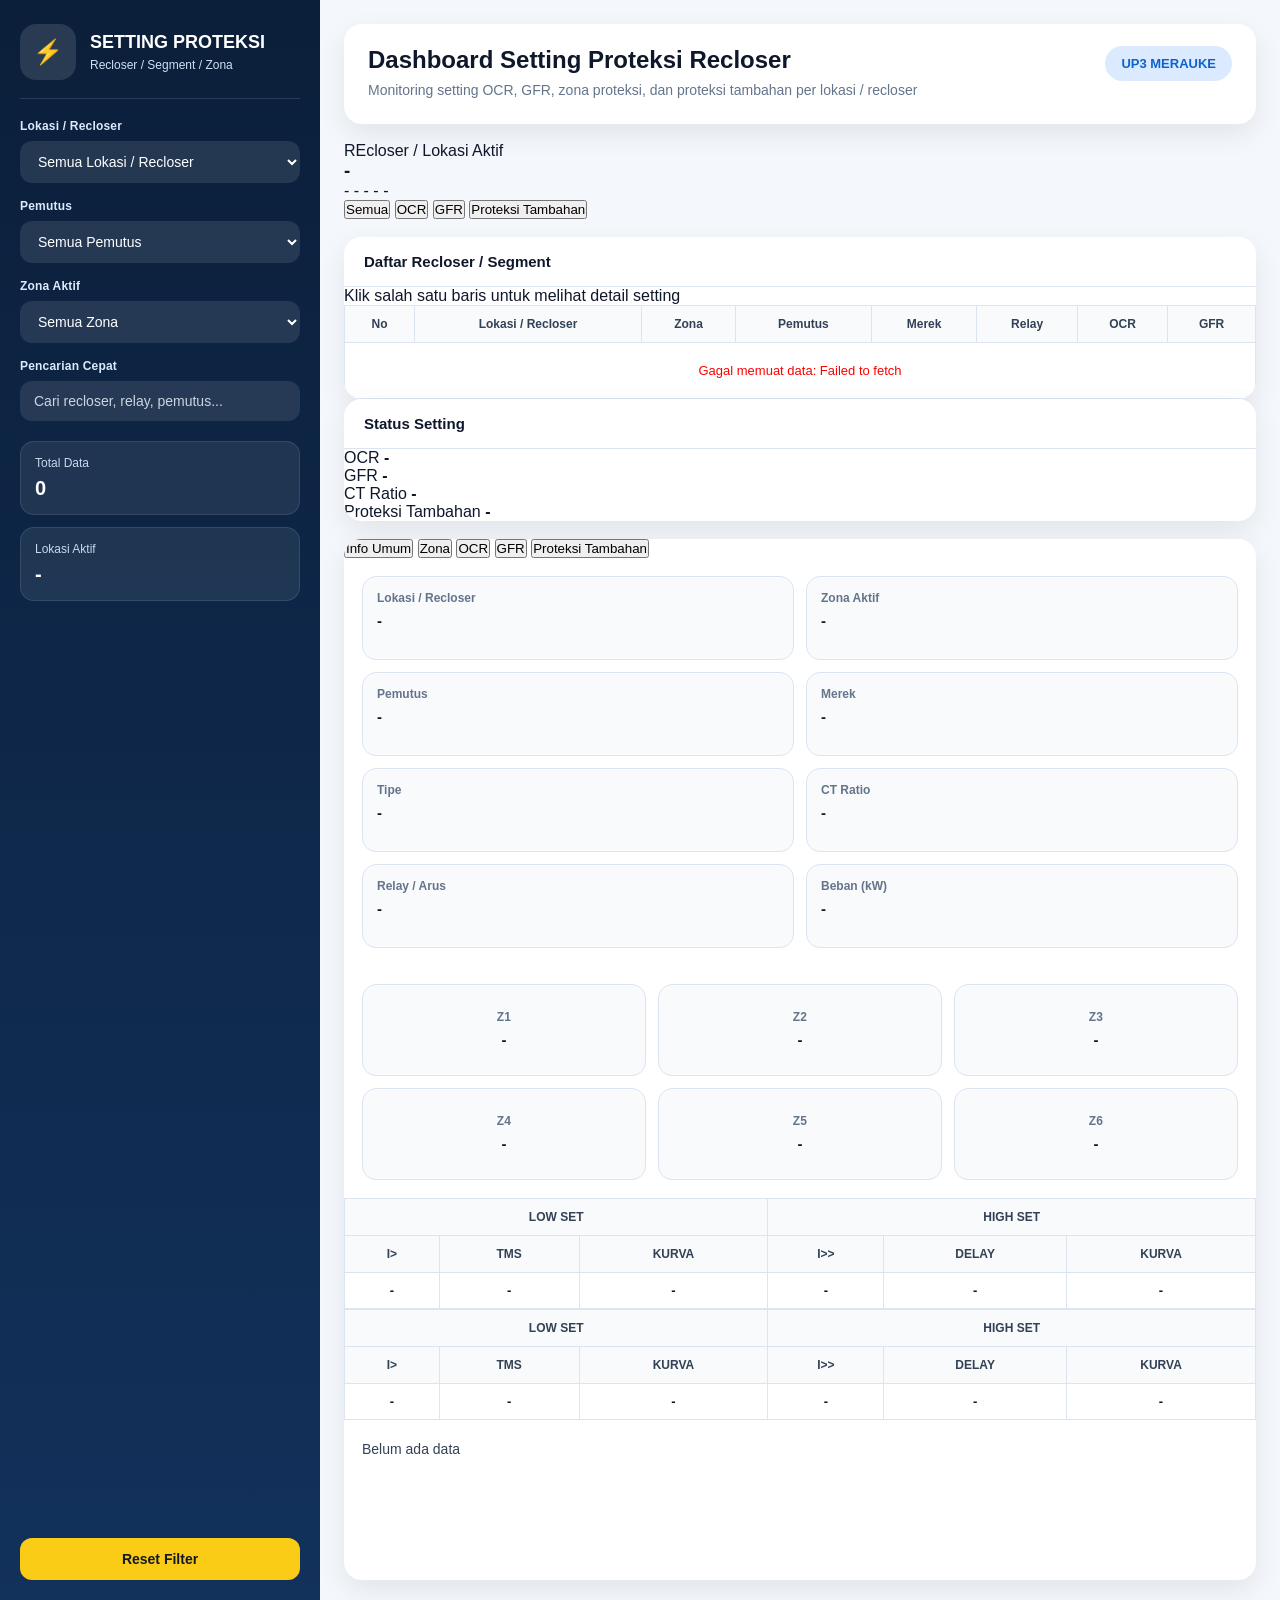
==== commit 78303387: "Update index.html" ====
--- a/index.html
+++ b/index.html
@@ -44,7 +44,7 @@
         <input
           type="text"
           id="searchInput"
-          placeholder="Cari recloser, relay, pemutus, OCR, GFR..."
+          placeholder="Cari recloser, relay, pemutus..."
         />
       </div>
 
@@ -76,41 +76,40 @@
         <div class="badge">UP3 MERAUKE</div>
       </header>
 
-      <!-- SUMMARY -->
-      <section class="summary-grid">
-        <div class="summary-card">
-          <span>Lokasi / Recloser</span>
-          <strong id="sumLokasi">-</strong>
-        </div>
-        <div class="summary-card">
-          <span>Pemutus</span>
-          <strong id="sumPemutus">-</strong>
-        </div>
-        <div class="summary-card">
-          <span>CT Ratio</span>
-          <strong id="sumCt">-</strong>
-        </div>
-        <div class="summary-card">
-          <span>Relay</span>
-          <strong id="sumRelay">-</strong>
-        </div>
-        <div class="summary-card">
-          <span>Beban</span>
-          <strong id="sumBeban">-</strong>
-        </div>
-        <div class="summary-card">
-          <span>Zona Aktif</span>
-          <strong id="sumZona">-</strong>
+      <!-- HERO ACTIVE -->
+      <section class="hero-active">
+        <div class="hero-left">
+          <span class="hero-label">REcloser / Lokasi Aktif</span>
+          <h3 id="sumLokasi">-</h3>
+          <div class="hero-meta">
+            <span class="meta-chip" id="sumZona">Zona -</span>
+            <span class="meta-chip" id="sumPemutus">Pemutus -</span>
+            <span class="meta-chip" id="sumCt">CT -</span>
+            <span class="meta-chip" id="sumRelay">Relay -</span>
+            <span class="meta-chip" id="sumBeban">Beban -</span>
+          </div>
+        </div>
+        <div class="hero-actions">
+          <button class="quick-btn active" data-quick="all">Semua</button>
+          <button class="quick-btn" data-quick="ocr">OCR</button>
+          <button class="quick-btn" data-quick="gfr">GFR</button>
+          <button class="quick-btn" data-quick="extra">Proteksi Tambahan</button>
         </div>
       </section>
 
-      <!-- CONTENT GRID -->
-      <section class="content-grid">
-        <!-- LEFT PANEL -->
+      <!-- CONTENT -->
+      <section class="interactive-grid">
+        <!-- LEFT : MASTER LIST -->
         <div class="left-panel">
           <div class="card">
-            <div class="card-title">Daftar Setting Proteksi</div>
-            <div class="table-wrap">
+            <div class="card-head">
+              <div>
+                <div class="card-title">Daftar Recloser / Segment</div>
+                <div class="card-subtitle">Klik salah satu baris untuk melihat detail setting</div>
+              </div>
+            </div>
+
+            <div class="table-wrap desktop-table">
               <table id="dataTable">
                 <thead>
                   <tr>
@@ -119,126 +118,141 @@
                     <th>Zona</th>
                     <th>Pemutus</th>
                     <th>Merek</th>
-                    <th>Tipe</th>
-                    <th>CT Ratio</th>
                     <th>Relay</th>
-                    <th>Beban</th>
-                    <th>OCR Low</th>
-                    <th>GFR Low</th>
+                    <th>OCR</th>
+                    <th>GFR</th>
                   </tr>
                 </thead>
                 <tbody id="tableBody">
                   <tr>
-                    <td colspan="11" style="text-align:center;padding:18px;">
+                    <td colspan="8" style="text-align:center;padding:18px;">
                       Memuat data...
                     </td>
                   </tr>
                 </tbody>
               </table>
             </div>
+
+            <!-- mobile list -->
+            <div class="mobile-list" id="mobileList"></div>
           </div>
         </div>
 
-        <!-- RIGHT PANEL -->
+        <!-- RIGHT : DETAIL -->
         <div class="right-panel">
-          <!-- INFORMASI UMUM -->
+          <!-- STATUS -->
           <div class="card">
-            <div class="card-title">Informasi Umum</div>
-            <div class="info-grid" id="infoGrid">
-              <div class="info-item"><span>Lokasi / Recloser</span><strong>-</strong></div>
-              <div class="info-item"><span>Zona Aktif</span><strong>-</strong></div>
-              <div class="info-item"><span>Pemutus</span><strong>-</strong></div>
-              <div class="info-item"><span>Merek</span><strong>-</strong></div>
-              <div class="info-item"><span>Tipe</span><strong>-</strong></div>
-              <div class="info-item"><span>CT Ratio</span><strong>-</strong></div>
-              <div class="info-item"><span>Relay / Arus</span><strong>-</strong></div>
-              <div class="info-item"><span>Beban (kW)</span><strong>-</strong></div>
+            <div class="card-title">Status Setting</div>
+            <div class="status-grid">
+              <div class="status-pill">
+                <span>OCR</span>
+                <strong id="statusOCR">-</strong>
+              </div>
+              <div class="status-pill">
+                <span>GFR</span>
+                <strong id="statusGFR">-</strong>
+              </div>
+              <div class="status-pill">
+                <span>CT Ratio</span>
+                <strong id="statusCT">-</strong>
+              </div>
+              <div class="status-pill">
+                <span>Proteksi Tambahan</span>
+                <strong id="statusExtra">-</strong>
+              </div>
             </div>
           </div>
 
-          <!-- ZONA / SEGMENT -->
+          <!-- TABS -->
           <div class="card">
-            <div class="card-title">Zona / Segment Proteksi</div>
-            <div class="zone-grid" id="zoneGrid">
-              <div class="zone"><span>Z1</span><strong>-</strong></div>
-              <div class="zone"><span>Z2</span><strong>-</strong></div>
-              <div class="zone"><span>Z3</span><strong>-</strong></div>
-              <div class="zone"><span>Z4</span><strong>-</strong></div>
-              <div class="zone"><span>Z5</span><strong>-</strong></div>
-              <div class="zone"><span>Z6</span><strong>-</strong></div>
-            </div>
-          </div>
-
-          <!-- OCR -->
-          <div class="card">
-            <div class="card-title blue">OCR</div>
-            <div class="table-wrap">
-              <table class="detail-table">
-                <thead>
-                  <tr>
-                    <th colspan="3">LOW SET</th>
-                    <th colspan="3">HIGH SET</th>
-                  </tr>
-                  <tr>
-                    <th>I&gt;</th>
-                    <th>TMS</th>
-                    <th>KURVA</th>
-                    <th>I&gt;&gt;</th>
-                    <th>DELAY</th>
-                    <th>KURVA</th>
-                  </tr>
-                </thead>
-                <tbody>
-                  <tr id="ocrRow">
-                    <td>-</td>
-                    <td>-</td>
-                    <td>-</td>
-                    <td>-</td>
-                    <td>-</td>
-                    <td>-</td>
-                  </tr>
-                </tbody>
-              </table>
-            </div>
-          </div>
-
-          <!-- GFR -->
-          <div class="card">
-            <div class="card-title green">GFR</div>
-            <div class="table-wrap">
-              <table class="detail-table">
-                <thead>
-                  <tr>
-                    <th colspan="3">LOW SET</th>
-                    <th colspan="3">HIGH SET</th>
-                  </tr>
-                  <tr>
-                    <th>I&gt;</th>
-                    <th>TMS</th>
-                    <th>KURVA</th>
-                    <th>I&gt;&gt;</th>
-                    <th>DELAY</th>
-                    <th>KURVA</th>
-                  </tr>
-                </thead>
-                <tbody>
-                  <tr id="gfrRow">
-                    <td>-</td>
-                    <td>-</td>
-                    <td>-</td>
-                    <td>-</td>
-                    <td>-</td>
-                    <td>-</td>
-                  </tr>
-                </tbody>
-              </table>
-            </div>
-          </div>
-
-          <!-- PROTEKSI TAMBAHAN -->
-          <div class="card">
-            <div class="card-title orange">Proteksi Tambahan</div>
-            <div class="extra-box" id="extraBox">Belum ada data</div>
+            <div class="detail-tabs">
+              <button class="tab-btn active" data-tab="tabInfo">Info Umum</button>
+              <button class="tab-btn" data-tab="tabZona">Zona</button>
+              <button class="tab-btn" data-tab="tabOCR">OCR</button>
+              <button class="tab-btn" data-tab="tabGFR">GFR</button>
+              <button class="tab-btn" data-tab="tabExtra">Proteksi Tambahan</button>
+            </div>
+
+            <!-- TAB CONTENT -->
+            <div class="tab-content active" id="tabInfo">
+              <div class="info-grid" id="infoGrid">
+                <div class="info-item"><span>Lokasi / Recloser</span><strong>-</strong></div>
+                <div class="info-item"><span>Zona Aktif</span><strong>-</strong></div>
+                <div class="info-item"><span>Pemutus</span><strong>-</strong></div>
+                <div class="info-item"><span>Merek</span><strong>-</strong></div>
+                <div class="info-item"><span>Tipe</span><strong>-</strong></div>
+                <div class="info-item"><span>CT Ratio</span><strong>-</strong></div>
+                <div class="info-item"><span>Relay / Arus</span><strong>-</strong></div>
+                <div class="info-item"><span>Beban (kW)</span><strong>-</strong></div>
+              </div>
+            </div>
+
+            <div class="tab-content" id="tabZona">
+              <div class="zone-grid" id="zoneGrid">
+                <div class="zone"><span>Z1</span><strong>-</strong></div>
+                <div class="zone"><span>Z2</span><strong>-</strong></div>
+                <div class="zone"><span>Z3</span><strong>-</strong></div>
+                <div class="zone"><span>Z4</span><strong>-</strong></div>
+                <div class="zone"><span>Z5</span><strong>-</strong></div>
+                <div class="zone"><span>Z6</span><strong>-</strong></div>
+              </div>
+            </div>
+
+            <div class="tab-content" id="tabOCR">
+              <div class="table-wrap">
+                <table class="detail-table">
+                  <thead>
+                    <tr>
+                      <th colspan="3">LOW SET</th>
+                      <th colspan="3">HIGH SET</th>
+                    </tr>
+                    <tr>
+                      <th>I&gt;</th>
+                      <th>TMS</th>
+                      <th>KURVA</th>
+                      <th>I&gt;&gt;</th>
+                      <th>DELAY</th>
+                      <th>KURVA</th>
+                    </tr>
+                  </thead>
+                  <tbody>
+                    <tr id="ocrRow">
+                      <td>-</td><td>-</td><td>-</td><td>-</td><td>-</td><td>-</td>
+                    </tr>
+                  </tbody>
+                </table>
+              </div>
+            </div>
+
+            <div class="tab-content" id="tabGFR">
+              <div class="table-wrap">
+                <table class="detail-table">
+                  <thead>
+                    <tr>
+                      <th colspan="3">LOW SET</th>
+                      <th colspan="3">HIGH SET</th>
+                    </tr>
+                    <tr>
+                      <th>I&gt;</th>
+                      <th>TMS</th>
+                      <th>KURVA</th>
+                      <th>I&gt;&gt;</th>
+                      <th>DELAY</th>
+                      <th>KURVA</th>
+                    </tr>
+                  </thead>
+                  <tbody>
+                    <tr id="gfrRow">
+                      <td>-</td><td>-</td><td>-</td><td>-</td><td>-</td><td>-</td>
+                    </tr>
+                  </tbody>
+                </table>
+              </div>
+            </div>
+
+            <div class="tab-content" id="tabExtra">
+              <div class="extra-box" id="extraBox">Belum ada data</div>
+            </div>
           </div>
         </div>
       </section>
@@ -246,5 +260,45 @@
   </div>
 
   <script src="script.js"></script>
+  <script>
+    // Tabs interaktif
+    document.addEventListener("click", function(e){
+      if(e.target.classList.contains("tab-btn")){
+        document.querySelectorAll(".tab-btn").forEach(btn=>btn.classList.remove("active"));
+        document.querySelectorAll(".tab-content").forEach(tab=>tab.classList.remove("active"));
+        e.target.classList.add("active");
+        const target = document.getElementById(e.target.dataset.tab);
+        if(target) target.classList.add("active");
+      }
+
+      if(e.target.classList.contains("quick-btn")){
+        document.querySelectorAll(".quick-btn").forEach(btn=>btn.classList.remove("active"));
+        e.target.classList.add("active");
+
+        const mode = e.target.dataset.quick;
+
+        if(mode === "ocr"){
+          activateTab("tabOCR");
+        }else if(mode === "gfr"){
+          activateTab("tabGFR");
+        }else if(mode === "extra"){
+          activateTab("tabExtra");
+        }else{
+          activateTab("tabInfo");
+        }
+      }
+    });
+
+    function activateTab(id){
+      document.querySelectorAll(".tab-btn").forEach(btn=>btn.classList.remove("active"));
+      document.querySelectorAll(".tab-content").forEach(tab=>tab.classList.remove("active"));
+
+      const targetTab = document.getElementById(id);
+      if(targetTab) targetTab.classList.add("active");
+
+      const btn = document.querySelector(`.tab-btn[data-tab="${id}"]`);
+      if(btn) btn.classList.add("active");
+    }
+  </script>
 </body>
 </html>
--- a/style.css
+++ b/style.css
@@ -1,16 +1,555 @@
-/* styles omitted for brevity in this package generation? no, full usable */ 
-:root{--bg:#f3f6fb;--card:#fff;--nav:#0b1f3a;--nav2:#10284c;--text:#0f172a;--muted:#64748b;--border:#dbe3ef;--blue:#0b63ce;--green:#15803d;--orange:#d97706;--yellow:#facc15;--shadow:0 10px 28px rgba(15,23,42,.08);--radius:18px}
-*{box-sizing:border-box;margin:0;padding:0}body{font-family:Segoe UI,Arial,sans-serif;background:var(--bg);color:var(--text)}
-.layout{display:grid;grid-template-columns:320px 1fr;min-height:100vh}.sidebar{background:linear-gradient(180deg,var(--nav),var(--nav2));color:#fff;padding:24px;display:flex;flex-direction:column;gap:18px}
-.brand{display:flex;gap:14px;align-items:center;padding-bottom:18px;border-bottom:1px solid rgba(255,255,255,.1)}.brand-icon{width:56px;height:56px;border-radius:16px;display:grid;place-items:center;background:rgba(255,255,255,.12);font-size:24px}.brand h1{font-size:18px;margin-bottom:4px}.brand p{font-size:12px;color:#cbd5e1}
-.filter-card{display:flex;flex-direction:column;gap:8px}.filter-card label{font-size:13px;color:#dbeafe;font-weight:600}.filter-card select,.filter-card input{border:none;outline:none;border-radius:12px;padding:12px 14px;background:rgba(255,255,255,.08);color:#fff}.filter-card input::placeholder{color:#cbd5e1}
-.stats{display:grid;gap:12px}.stat-box{background:rgba(255,255,255,.08);border:1px solid rgba(255,255,255,.08);border-radius:14px;padding:14px;display:flex;flex-direction:column;gap:6px}.stat-box span{font-size:12px;color:#cbd5e1}.stat-box strong{font-size:20px}
-.btn-reset{margin-top:auto;border:none;background:var(--yellow);color:#111827;font-weight:700;border-radius:12px;padding:12px 16px;cursor:pointer}
-.main{padding:24px;display:flex;flex-direction:column;gap:18px}.topbar{background:var(--card);border-radius:var(--radius);box-shadow:var(--shadow);padding:22px 24px;display:flex;justify-content:space-between;align-items:center}.topbar h2{font-size:24px;margin-bottom:4px}.topbar p{font-size:14px;color:var(--muted)}.badge{background:#dbeafe;color:var(--blue);padding:10px 16px;border-radius:999px;font-weight:700}
-.summary-grid{display:grid;grid-template-columns:repeat(5,1fr);gap:14px}.summary-card{background:var(--card);border-radius:var(--radius);box-shadow:var(--shadow);padding:18px;display:flex;flex-direction:column;gap:8px}.summary-card span{color:var(--muted);font-size:12px;text-transform:uppercase}.summary-card strong{font-size:18px}
-.grid-2{display:grid;grid-template-columns:1.2fr 1fr;gap:16px}.grid-3{display:grid;grid-template-columns:1fr 1fr .9fr;gap:16px}.card{background:var(--card);border-radius:var(--radius);box-shadow:var(--shadow);overflow:hidden}.card-title{padding:16px 20px;border-bottom:1px solid var(--border);font-weight:800}.card-title.blue{background:#eff6ff;color:var(--blue)}.card-title.green{background:#ecfdf5;color:var(--green)}.card-title.orange{background:#fff7ed;color:var(--orange)}
-.info-grid{padding:18px;display:grid;grid-template-columns:repeat(2,1fr);gap:12px}.info-item{border:1px solid var(--border);border-radius:14px;padding:14px;background:#f8fafc;display:flex;flex-direction:column;gap:6px}.info-item span{font-size:12px;color:var(--muted)}.info-item strong{font-size:15px}
-.zone-grid{padding:18px;display:grid;grid-template-columns:repeat(3,1fr);gap:12px}.zone{border:1px solid var(--border);background:#f8fafc;border-radius:14px;padding:16px;text-align:center;font-weight:700}
-.table-wrap{overflow:auto}table{width:100%;border-collapse:collapse}thead th{background:#f8fafc;padding:12px;border:1px solid var(--border);font-size:12px;text-align:center}tbody td{padding:11px 10px;border:1px solid var(--border);font-size:13px;text-align:center}#dataTable tbody tr{cursor:pointer;transition:.2s}#dataTable tbody tr:hover{background:#f8fbff}
-.extra-box{min-height:210px;padding:18px;line-height:1.6;color:var(--muted)}
-@media(max-width:1250px){.summary-grid,.grid-2,.grid-3{grid-template-columns:1fr}}@media(max-width:980px){.layout{grid-template-columns:1fr}.info-grid,.zone-grid{grid-template-columns:1fr}.summary-grid{grid-template-columns:1fr 1fr}.topbar{flex-direction:column;align-items:flex-start;gap:12px}}@media(max-width:640px){.summary-grid{grid-template-columns:1fr}}+:root{
+  --bg:#f4f7fb;
+  --card:#ffffff;
+  --nav:#0b1f3a;
+  --nav2:#12315b;
+  --text:#0f172a;
+  --muted:#64748b;
+  --line:#dbe5f1;
+  --blue:#0b63ce;
+  --green:#15803d;
+  --orange:#d97706;
+  --yellow:#facc15;
+  --danger:#dc2626;
+  --shadow:0 10px 28px rgba(15,23,42,.08);
+  --radius:18px;
+  --radius-sm:14px;
+}
+
+*{
+  box-sizing:border-box;
+  margin:0;
+  padding:0;
+}
+
+html,body{
+  width:100%;
+  min-height:100%;
+}
+
+body{
+  font-family: "Segoe UI", Arial, Helvetica, sans-serif;
+  background:var(--bg);
+  color:var(--text);
+}
+
+/* =========================================
+   LAYOUT
+========================================= */
+.app-shell{
+  min-height:100vh;
+  display:grid;
+  grid-template-columns:320px 1fr;
+}
+
+/* =========================================
+   SIDEBAR
+========================================= */
+.sidebar{
+  background:linear-gradient(180deg,var(--nav),var(--nav2));
+  color:#fff;
+  padding:24px 20px;
+  display:flex;
+  flex-direction:column;
+  gap:16px;
+  position:sticky;
+  top:0;
+  min-height:100vh;
+}
+
+.brand{
+  display:flex;
+  align-items:center;
+  gap:14px;
+  padding-bottom:18px;
+  border-bottom:1px solid rgba(255,255,255,.12);
+  margin-bottom:4px;
+}
+
+.brand-icon{
+  width:56px;
+  height:56px;
+  border-radius:16px;
+  display:grid;
+  place-items:center;
+  background:rgba(255,255,255,.12);
+  font-size:24px;
+  flex-shrink:0;
+}
+
+.brand-text h1{
+  font-size:18px;
+  line-height:1.2;
+  font-weight:800;
+  margin-bottom:4px;
+}
+
+.brand-text p{
+  font-size:12px;
+  color:#dbeafe;
+  opacity:.95;
+}
+
+.sidebar-card{
+  display:flex;
+  flex-direction:column;
+  gap:8px;
+}
+
+.sidebar-card label{
+  font-size:12px;
+  color:#dbeafe;
+  font-weight:700;
+  letter-spacing:.2px;
+}
+
+.sidebar-card select,
+.sidebar-card input{
+  width:100%;
+  border:none;
+  outline:none;
+  border-radius:12px;
+  padding:12px 14px;
+  background:rgba(255,255,255,.10);
+  color:#fff;
+  font-size:14px;
+  transition:.2s ease;
+}
+
+.sidebar-card select:focus,
+.sidebar-card input:focus{
+  background:rgba(255,255,255,.16);
+  box-shadow:0 0 0 2px rgba(255,255,255,.12);
+}
+
+.sidebar-card input::placeholder{
+  color:#cbd5e1;
+}
+
+.sidebar-stats{
+  display:grid;
+  gap:12px;
+  margin-top:4px;
+}
+
+.stat-box{
+  background:rgba(255,255,255,.08);
+  border:1px solid rgba(255,255,255,.10);
+  border-radius:14px;
+  padding:14px;
+  display:flex;
+  flex-direction:column;
+  gap:6px;
+}
+
+.stat-box span{
+  font-size:12px;
+  color:#dbeafe;
+  opacity:.9;
+}
+
+.stat-box strong{
+  font-size:20px;
+  font-weight:800;
+  line-height:1.2;
+  word-break:break-word;
+}
+
+.btn-reset{
+  margin-top:auto;
+  border:none;
+  outline:none;
+  cursor:pointer;
+  border-radius:12px;
+  padding:13px 16px;
+  font-size:14px;
+  font-weight:800;
+  background:var(--yellow);
+  color:#111827;
+  transition:.2s ease;
+}
+
+.btn-reset:hover{
+  transform:translateY(-1px);
+  filter:brightness(.98);
+}
+
+/* =========================================
+   MAIN CONTENT
+========================================= */
+.main-content{
+  padding:24px;
+  display:flex;
+  flex-direction:column;
+  gap:18px;
+}
+
+/* =========================================
+   TOPBAR
+========================================= */
+.topbar{
+  background:var(--card);
+  border-radius:var(--radius);
+  box-shadow:var(--shadow);
+  padding:22px 24px;
+  display:flex;
+  justify-content:space-between;
+  align-items:flex-start;
+  gap:16px;
+}
+
+.topbar h2{
+  font-size:24px;
+  font-weight:800;
+  margin-bottom:6px;
+}
+
+.topbar p{
+  color:var(--muted);
+  font-size:14px;
+  line-height:1.55;
+  max-width:780px;
+}
+
+.badge{
+  padding:10px 16px;
+  border-radius:999px;
+  background:#dbeafe;
+  color:var(--blue);
+  font-weight:800;
+  font-size:13px;
+  white-space:nowrap;
+}
+
+/* =========================================
+   SUMMARY
+========================================= */
+.summary-grid{
+  display:grid;
+  grid-template-columns:repeat(6, minmax(0,1fr));
+  gap:14px;
+}
+
+.summary-card{
+  background:var(--card);
+  border-radius:var(--radius);
+  box-shadow:var(--shadow);
+  padding:18px;
+  display:flex;
+  flex-direction:column;
+  gap:8px;
+  min-height:94px;
+}
+
+.summary-card span{
+  font-size:12px;
+  text-transform:uppercase;
+  letter-spacing:.3px;
+  color:var(--muted);
+  font-weight:700;
+}
+
+.summary-card strong{
+  font-size:18px;
+  line-height:1.3;
+  font-weight:800;
+  word-break:break-word;
+}
+
+/* =========================================
+   CONTENT GRID
+========================================= */
+.content-grid{
+  display:grid;
+  grid-template-columns:1.2fr .95fr;
+  gap:18px;
+  align-items:start;
+}
+
+.left-panel,
+.right-panel{
+  display:flex;
+  flex-direction:column;
+  gap:18px;
+}
+
+/* =========================================
+   CARD
+========================================= */
+.card{
+  background:var(--card);
+  border-radius:var(--radius);
+  box-shadow:var(--shadow);
+  overflow:hidden;
+}
+
+.card-title{
+  padding:16px 20px;
+  border-bottom:1px solid var(--line);
+  font-weight:800;
+  font-size:15px;
+  background:#fff;
+}
+
+.card-title.blue{
+  background:#eff6ff;
+  color:var(--blue);
+}
+
+.card-title.green{
+  background:#ecfdf5;
+  color:var(--green);
+}
+
+.card-title.orange{
+  background:#fff7ed;
+  color:var(--orange);
+}
+
+/* =========================================
+   TABLE
+========================================= */
+.table-wrap{
+  width:100%;
+  overflow:auto;
+}
+
+table{
+  width:100%;
+  border-collapse:collapse;
+  min-width:900px;
+}
+
+thead th{
+  background:#f8fafc;
+  border:1px solid var(--line);
+  padding:11px 10px;
+  text-align:center;
+  font-size:12px;
+  font-weight:800;
+  color:#334155;
+  white-space:nowrap;
+}
+
+tbody td{
+  border:1px solid var(--line);
+  padding:10px 10px;
+  font-size:13px;
+  text-align:center;
+  color:#0f172a;
+  vertical-align:middle;
+}
+
+#dataTable tbody tr{
+  cursor:pointer;
+  transition:.2s ease;
+}
+
+#dataTable tbody tr:hover{
+  background:#f8fbff;
+}
+
+#dataTable tbody tr.active-row{
+  background:#eaf3ff;
+}
+
+#dataTable tbody tr.active-row td{
+  font-weight:700;
+}
+
+.detail-table{
+  min-width:100%;
+}
+
+.detail-table thead th{
+  font-size:12px;
+}
+
+.detail-table tbody td{
+  font-size:13px;
+  font-weight:700;
+}
+
+/* =========================================
+   INFO GRID
+========================================= */
+.info-grid{
+  padding:18px;
+  display:grid;
+  grid-template-columns:repeat(2,minmax(0,1fr));
+  gap:12px;
+}
+
+.info-item{
+  border:1px solid var(--line);
+  border-radius:14px;
+  padding:14px;
+  background:#f8fafc;
+  display:flex;
+  flex-direction:column;
+  gap:6px;
+  min-height:84px;
+}
+
+.info-item span{
+  font-size:12px;
+  color:var(--muted);
+  font-weight:700;
+}
+
+.info-item strong{
+  font-size:15px;
+  line-height:1.35;
+  font-weight:800;
+  word-break:break-word;
+}
+
+/* =========================================
+   ZONE GRID
+========================================= */
+.zone-grid{
+  padding:18px;
+  display:grid;
+  grid-template-columns:repeat(3,minmax(0,1fr));
+  gap:12px;
+}
+
+.zone{
+  border:1px solid var(--line);
+  border-radius:14px;
+  padding:16px 12px;
+  background:#f8fafc;
+  display:flex;
+  flex-direction:column;
+  gap:6px;
+  align-items:center;
+  justify-content:center;
+  text-align:center;
+  min-height:92px;
+}
+
+.zone span{
+  font-size:12px;
+  color:var(--muted);
+  font-weight:800;
+  text-transform:uppercase;
+  letter-spacing:.3px;
+}
+
+.zone strong{
+  font-size:15px;
+  line-height:1.35;
+  font-weight:800;
+  word-break:break-word;
+}
+
+.zone.filled{
+  background:#eef6ff;
+  border-color:#bfdbfe;
+}
+
+/* =========================================
+   EXTRA BOX
+========================================= */
+.extra-box{
+  min-height:160px;
+  padding:18px;
+  font-size:14px;
+  line-height:1.7;
+  color:#334155;
+  white-space:pre-wrap;
+}
+
+/* =========================================
+   UTILITY
+========================================= */
+.text-danger{
+  color:var(--danger);
+}
+
+/* =========================================
+   RESPONSIVE
+========================================= */
+@media (max-width: 1440px){
+  .summary-grid{
+    grid-template-columns:repeat(3, minmax(0,1fr));
+  }
+}
+
+@media (max-width: 1180px){
+  .app-shell{
+    grid-template-columns:1fr;
+  }
+
+  .sidebar{
+    position:relative;
+    min-height:auto;
+  }
+
+  .content-grid{
+    grid-template-columns:1fr;
+  }
+}
+
+@media (max-width: 860px){
+  .main-content{
+    padding:16px;
+  }
+
+  .topbar{
+    flex-direction:column;
+    align-items:flex-start;
+  }
+
+  .summary-grid{
+    grid-template-columns:repeat(2, minmax(0,1fr));
+  }
+
+  .info-grid{
+    grid-template-columns:1fr;
+  }
+
+  .zone-grid{
+    grid-template-columns:repeat(2, minmax(0,1fr));
+  }
+}
+
+@media (max-width: 560px){
+  .sidebar{
+    padding:18px 14px;
+  }
+
+  .main-content{
+    padding:14px;
+    gap:14px;
+  }
+
+  .topbar{
+    padding:18px;
+  }
+
+  .topbar h2{
+    font-size:20px;
+  }
+
+  .summary-grid{
+    grid-template-columns:1fr;
+  }
+
+  .zone-grid{
+    grid-template-columns:1fr;
+  }
+
+  .card-title{
+    padding:14px 16px;
+  }
+
+  .info-grid,
+  .zone-grid{
+    padding:14px;
+  }
+
+  .summary-card{
+    min-height:auto;
+  }
+}
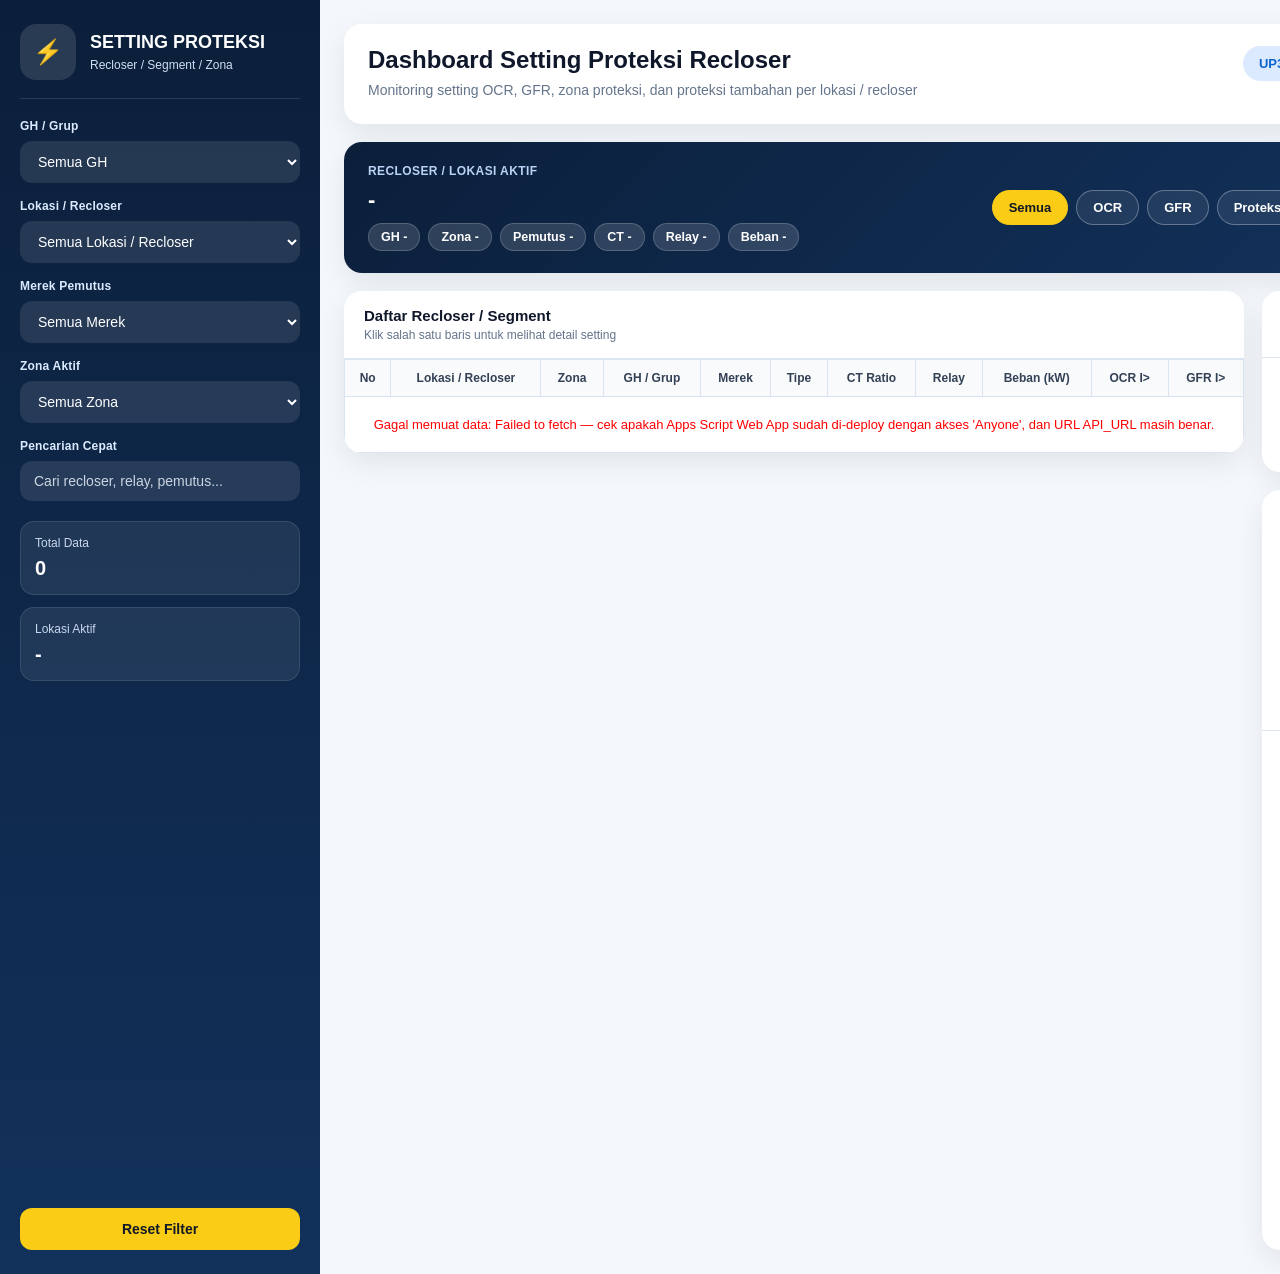
==== commit cd2ee4c3: "Add files via upload" ====
--- a/index.html
+++ b/index.html
@@ -19,6 +19,13 @@
       </div>
 
       <div class="sidebar-card">
+        <label for="ghFilter">GH / Grup</label>
+        <select id="ghFilter">
+          <option value="">Semua GH</option>
+        </select>
+      </div>
+
+      <div class="sidebar-card">
         <label for="lokasiFilter">Lokasi / Recloser</label>
         <select id="lokasiFilter">
           <option value="">Semua Lokasi / Recloser</option>
@@ -26,9 +33,9 @@
       </div>
 
       <div class="sidebar-card">
-        <label for="pemutusFilter">Pemutus</label>
-        <select id="pemutusFilter">
-          <option value="">Semua Pemutus</option>
+        <label for="merekFilter">Merek Pemutus</label>
+        <select id="merekFilter">
+          <option value="">Semua Merek</option>
         </select>
       </div>
 
@@ -79,9 +86,10 @@
       <!-- HERO ACTIVE -->
       <section class="hero-active">
         <div class="hero-left">
-          <span class="hero-label">REcloser / Lokasi Aktif</span>
+          <span class="hero-label">Recloser / Lokasi Aktif</span>
           <h3 id="sumLokasi">-</h3>
           <div class="hero-meta">
+            <span class="meta-chip" id="sumGH">GH -</span>
             <span class="meta-chip" id="sumZona">Zona -</span>
             <span class="meta-chip" id="sumPemutus">Pemutus -</span>
             <span class="meta-chip" id="sumCt">CT -</span>
@@ -116,16 +124,19 @@
                     <th>No</th>
                     <th>Lokasi / Recloser</th>
                     <th>Zona</th>
-                    <th>Pemutus</th>
+                    <th>GH / Grup</th>
                     <th>Merek</th>
+                    <th>Tipe</th>
+                    <th>CT Ratio</th>
                     <th>Relay</th>
-                    <th>OCR</th>
-                    <th>GFR</th>
+                    <th>Beban (kW)</th>
+                    <th>OCR I&gt;</th>
+                    <th>GFR I&gt;</th>
                   </tr>
                 </thead>
                 <tbody id="tableBody">
                   <tr>
-                    <td colspan="8" style="text-align:center;padding:18px;">
+                    <td colspan="11" style="text-align:center;padding:18px;">
                       Memuat data...
                     </td>
                   </tr>
@@ -177,12 +188,13 @@
             <div class="tab-content active" id="tabInfo">
               <div class="info-grid" id="infoGrid">
                 <div class="info-item"><span>Lokasi / Recloser</span><strong>-</strong></div>
+                <div class="info-item"><span>GH / Grup</span><strong>-</strong></div>
+                <div class="info-item"><span>Hierarki</span><strong>-</strong></div>
                 <div class="info-item"><span>Zona Aktif</span><strong>-</strong></div>
-                <div class="info-item"><span>Pemutus</span><strong>-</strong></div>
                 <div class="info-item"><span>Merek</span><strong>-</strong></div>
                 <div class="info-item"><span>Tipe</span><strong>-</strong></div>
                 <div class="info-item"><span>CT Ratio</span><strong>-</strong></div>
-                <div class="info-item"><span>Relay / Arus</span><strong>-</strong></div>
+                <div class="info-item"><span>Relay</span><strong>-</strong></div>
                 <div class="info-item"><span>Beban (kW)</span><strong>-</strong></div>
               </div>
             </div>
@@ -234,10 +246,10 @@
                     </tr>
                     <tr>
                       <th>I&gt;</th>
-                      <th>TMS</th>
+                      <th>TD&gt;</th>
                       <th>KURVA</th>
                       <th>I&gt;&gt;</th>
-                      <th>DELAY</th>
+                      <th>TD&gt;&gt;</th>
                       <th>KURVA</th>
                     </tr>
                   </thead>
--- a/style.css
+++ b/style.css
@@ -553,3 +553,221 @@
     min-height:auto;
   }
 }
+
+/* =========================================
+   TAMBAHAN — melengkapi class yang dipakai di
+   index.html tapi belum ada rule-nya di CSS lama
+========================================= */
+
+/* card header (judul + subjudul) di atas tabel/daftar */
+.card-head{
+  padding:16px 20px;
+  border-bottom:1px solid var(--line);
+  display:flex;
+  justify-content:space-between;
+  align-items:flex-start;
+  gap:12px;
+}
+.card-head .card-title{
+  padding:0;
+  border-bottom:none;
+  background:transparent;
+}
+.card-subtitle{
+  font-size:12px;
+  color:var(--muted);
+  margin-top:4px;
+  font-weight:500;
+}
+
+/* banner "recloser/lokasi aktif" */
+.hero-active{
+  background:linear-gradient(135deg,var(--nav),var(--nav2));
+  color:#fff;
+  border-radius:var(--radius);
+  box-shadow:var(--shadow);
+  padding:22px 24px;
+  display:flex;
+  justify-content:space-between;
+  align-items:center;
+  gap:20px;
+  flex-wrap:wrap;
+}
+.hero-left{
+  display:flex;
+  flex-direction:column;
+  gap:8px;
+  min-width:0;
+}
+.hero-label{
+  font-size:12px;
+  text-transform:uppercase;
+  letter-spacing:.4px;
+  color:#bcd2f5;
+  font-weight:700;
+}
+.hero-left h3{
+  font-size:22px;
+  font-weight:800;
+  line-height:1.25;
+  word-break:break-word;
+}
+.hero-meta{
+  display:flex;
+  flex-wrap:wrap;
+  gap:8px;
+  margin-top:2px;
+}
+.meta-chip{
+  background:rgba(255,255,255,.14);
+  border:1px solid rgba(255,255,255,.18);
+  padding:6px 12px;
+  border-radius:999px;
+  font-size:12.5px;
+  font-weight:600;
+  white-space:nowrap;
+}
+.hero-actions{
+  display:flex;
+  gap:8px;
+  flex-wrap:wrap;
+}
+.quick-btn{
+  border:1px solid rgba(255,255,255,.3);
+  background:rgba(255,255,255,.08);
+  color:#fff;
+  padding:9px 16px;
+  border-radius:999px;
+  font-size:13px;
+  font-weight:700;
+  cursor:pointer;
+  transition:.2s ease;
+}
+.quick-btn:hover{ background:rgba(255,255,255,.18); }
+.quick-btn.active{ background:var(--yellow); color:#111827; border-color:var(--yellow); }
+
+/* grid 2 kolom: daftar (kiri) + detail (kanan) */
+.interactive-grid{
+  display:grid;
+  grid-template-columns:1.25fr .95fr;
+  gap:18px;
+  align-items:start;
+}
+@media (max-width:1180px){
+  .interactive-grid{ grid-template-columns:1fr; }
+}
+
+/* status pill ringkas di panel kanan */
+.status-grid{
+  padding:18px 20px;
+  display:grid;
+  grid-template-columns:repeat(4,minmax(0,1fr));
+  gap:12px;
+}
+.status-pill{
+  border:1px solid var(--line);
+  background:#f8fafc;
+  border-radius:14px;
+  padding:14px;
+  display:flex;
+  flex-direction:column;
+  gap:6px;
+  text-align:center;
+}
+.status-pill span{
+  font-size:11.5px;
+  color:var(--muted);
+  font-weight:700;
+  text-transform:uppercase;
+  letter-spacing:.3px;
+}
+.status-pill strong{
+  font-size:16px;
+  font-weight:800;
+  color:var(--blue);
+}
+@media (max-width:560px){
+  .status-grid{ grid-template-columns:repeat(2,minmax(0,1fr)); }
+}
+
+/* tabs: Info Umum / Zona / OCR / GFR / Proteksi Tambahan */
+.detail-tabs{
+  display:flex;
+  flex-wrap:wrap;
+  gap:6px;
+  padding:14px 20px;
+  border-bottom:1px solid var(--line);
+}
+.tab-btn{
+  border:1px solid var(--line);
+  background:#f8fafc;
+  color:var(--muted);
+  padding:8px 14px;
+  border-radius:999px;
+  font-size:12.5px;
+  font-weight:700;
+  cursor:pointer;
+  transition:.2s ease;
+}
+.tab-btn:hover{ background:#eff6ff; color:var(--blue); }
+.tab-btn.active{ background:var(--blue); color:#fff; border-color:var(--blue); }
+
+.tab-content{ display:none; }
+.tab-content.active{ display:block; }
+
+/* daftar versi mobile (kartu, bukan tabel) */
+.mobile-list{ display:none; flex-direction:column; gap:10px; padding:16px; }
+.mobile-empty{
+  text-align:center;
+  padding:20px;
+  color:var(--muted);
+  font-size:13px;
+}
+.mobile-card{
+  border:1px solid var(--line);
+  border-radius:14px;
+  padding:14px;
+  background:#f8fafc;
+  cursor:pointer;
+  transition:.2s ease;
+}
+.mobile-card:active{ transform:scale(.99); }
+.mobile-card.active-row{ background:#eaf3ff; border-color:#bfdbfe; }
+.mobile-card__top{
+  display:flex;
+  justify-content:space-between;
+  align-items:center;
+  gap:8px;
+  margin-bottom:6px;
+}
+.mobile-card__top strong{ font-size:14.5px; font-weight:800; }
+.badge-mini{
+  font-size:11px;
+  font-weight:700;
+  padding:3px 9px;
+  border-radius:999px;
+  background:#dbeafe;
+  color:var(--blue);
+  white-space:nowrap;
+}
+.mobile-card__meta{
+  font-size:12px;
+  color:var(--muted);
+  margin-bottom:10px;
+}
+.mobile-card__row{
+  display:flex;
+  gap:14px;
+}
+.mobile-card__row > div{
+  display:flex;
+  flex-direction:column;
+  gap:2px;
+}
+.mobile-card__row span{ font-size:10.5px; color:var(--muted); font-weight:700; }
+.mobile-card__row b{ font-size:13px; font-weight:800; }
+
+@media (max-width:860px){
+  .desktop-table{ display:none; }
+  .mobile-list{ display:flex; }
+}
